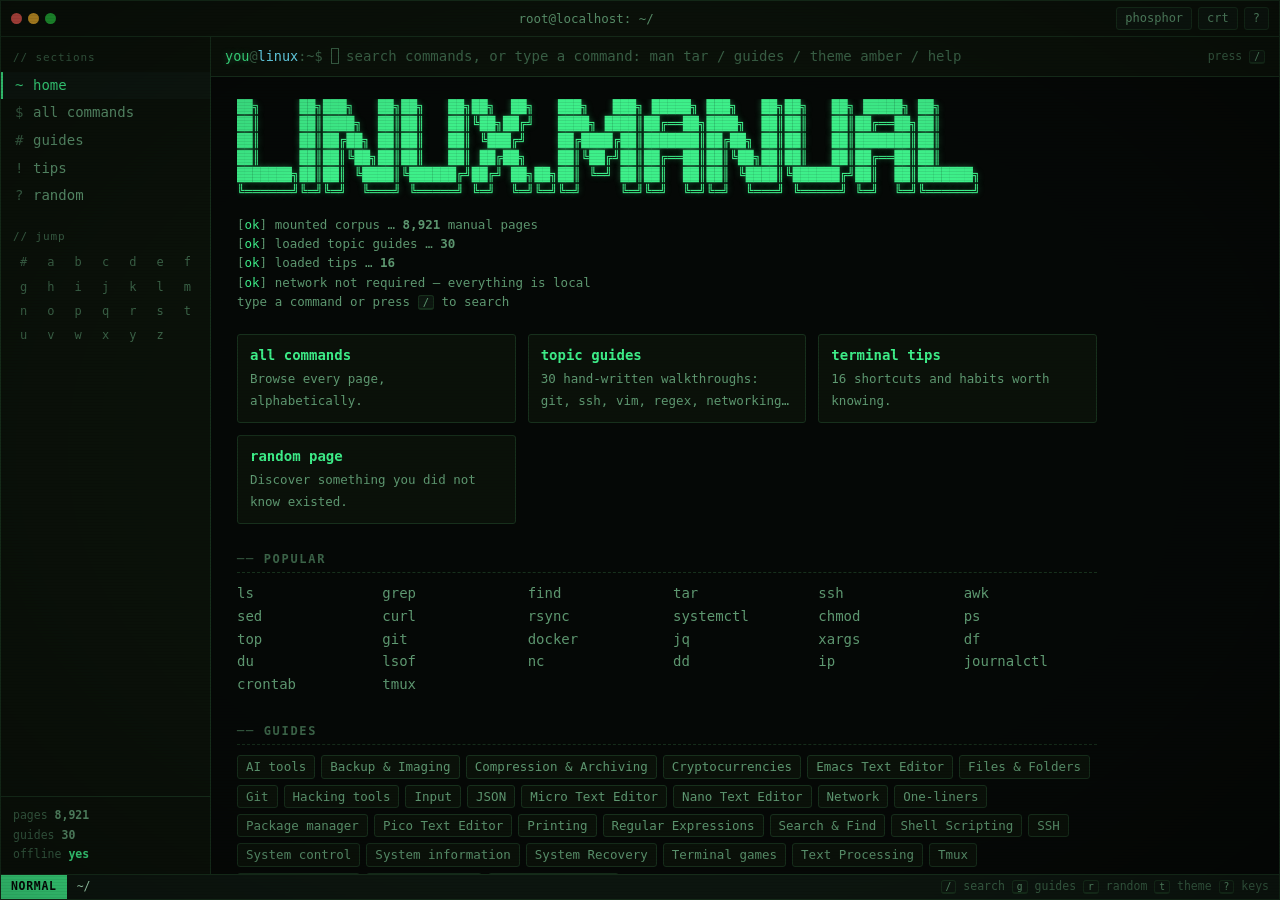
==== site/index.html @ d1e2a7cf "Rename the app to linux.manual - page title, README, source headers and the serve.py banner line - r" ====
<!doctype html>
<html lang="en" data-theme="phosphor">
<head>
<meta charset="utf-8">
<meta name="viewport" content="width=device-width, initial-scale=1">
<title>linux.manual — Linux Command Reference</title>
<meta name="description" content="An offline, terminal-styled reference for 8,900+ Linux commands.">
<link rel="icon" href="data:image/svg+xml,<svg xmlns='http://www.w3.org/2000/svg' viewBox='0 0 16 16'><rect width='16' height='16' rx='2' fill='%23050806'/><path d='M3 4l3 4-3 4' stroke='%233ef08a' stroke-width='1.6' fill='none' stroke-linecap='round' stroke-linejoin='round'/><path d='M8.5 12h4.5' stroke='%233ef08a' stroke-width='1.6' stroke-linecap='round'/></svg>">
<link rel="stylesheet" href="assets/css/style.css">
</head>
<body>

<div class="crt" aria-hidden="true"></div>

<div class="window">

  <header class="titlebar">
    <div class="dots"><i class="dot dot-r"></i><i class="dot dot-y"></i><i class="dot dot-g"></i></div>
    <div class="titlebar-title" id="titlebar-title">root@localhost: ~/reference</div>
    <div class="titlebar-tools">
      <button class="tool" id="btn-theme" title="Cycle theme (t)"><span id="theme-name">phosphor</span></button>
      <button class="tool" id="btn-crt" title="Toggle CRT effect">crt</button>
      <button class="tool" id="btn-help" title="Keyboard shortcuts (?)">?</button>
    </div>
  </header>

  <div class="body">

    <nav class="sidebar" id="sidebar">
      <div class="nav-group">
        <div class="nav-label">// sections</div>
        <a class="nav-item" href="#/" data-nav="home"><span class="glyph">~</span>home</a>
        <a class="nav-item" href="#/all" data-nav="all"><span class="glyph">$</span>all commands</a>
        <a class="nav-item" href="#/guides" data-nav="guides"><span class="glyph">#</span>guides</a>
        <a class="nav-item" href="#/tips" data-nav="tips"><span class="glyph">!</span>tips</a>
        <a class="nav-item" href="#/random" data-nav="random"><span class="glyph">?</span>random</a>
      </div>
      <div class="nav-group">
        <div class="nav-label">// jump</div>
        <div class="alpha" id="alpha"></div>
      </div>
      <div class="nav-group nav-recent" id="recent-group" hidden>
        <div class="nav-label">// recent</div>
        <div id="recent"></div>
      </div>
      <div class="nav-foot">
        <div><span class="dim">pages</span> <b id="stat-commands">—</b></div>
        <div><span class="dim">guides</span> <b id="stat-guides">—</b></div>
        <div><span class="dim">offline</span> <b class="ok">yes</b></div>
      </div>
    </nav>

    <main class="main">
      <form class="promptbar" id="promptform" autocomplete="off">
        <label class="ps1" for="prompt"><span class="ps1-user">you</span><span class="ps1-at">@</span><span class="ps1-host">linux</span><span class="ps1-path">:~$</span></label>
        <span class="prompt-wrap">
          <input id="prompt" class="prompt-input" type="text" spellcheck="false"
                 placeholder="search commands, or type a command: man tar / guides / theme amber / help"
                 aria-label="Search or run a command">
          <span class="prompt-caret" id="prompt-caret" aria-hidden="true"><span
                class="caret-measure" id="caret-measure"></span><span class="caret-block"></span></span>
        </span>
        <span class="prompt-hint" id="prompt-hint">press <kbd>/</kbd></span>
      </form>

      <div class="suggest" id="suggest" hidden></div>

      <section class="view" id="view" tabindex="-1"></section>
    </main>

  </div>

  <footer class="statusbar">
    <span class="st st-mode" id="st-mode">NORMAL</span>
    <span class="st st-path" id="st-path">~/</span>
    <span class="st st-msg" id="st-msg"></span>
    <span class="st st-spacer"></span>
    <span class="st st-keys"><kbd>/</kbd> search <kbd>g</kbd> guides <kbd>r</kbd> random <kbd>t</kbd> theme <kbd>?</kbd> keys</span>
  </footer>

</div>

<div class="modal" id="modal" hidden>
  <div class="modal-box">
    <div class="modal-head">keyboard shortcuts<button class="tool" id="modal-close">esc</button></div>
    <div class="modal-body" id="modal-body"></div>
  </div>
</div>

<script src="data/meta.js"></script>
<script src="data/index.js"></script>
<script src="data/basics.js"></script>
<script src="data/tips.js"></script>
<script src="assets/js/markdown.js"></script>
<script src="assets/js/app.js"></script>
</body>
</html>
---- site/assets/css/style.css ----
/* ==========================================================================
   linux.manual — terminal-inspired Linux command reference
   Themes are token swaps on :root[data-theme]; everything else is shared.
   ========================================================================== */

:root {
  --bg:        #050806;
  --bg-deep:   #020403;
  --panel:     #0a1109;
  --panel-2:   #0d1710;
  --line:      #17301c;
  --fg:        #b8f5cd;
  --fg-dim:    #5f9a72;
  --fg-mute:   #3c6549;
  --accent:    #3ef08a;
  --accent-2:  #7df3b3;
  --warn:      #f5c451;
  --danger:    #ff6b6b;
  --link:      #6ee7ff;
  --glow:      0 0 6px rgba(62, 240, 138, .35);
  --sel:       rgba(62, 240, 138, .22);

  --mono: ui-monospace, "SFMono-Regular", "JetBrains Mono", "Fira Code", Menlo,
          Consolas, "DejaVu Sans Mono", monospace;
  --r: 3px;
}

:root[data-theme="amber"] {
  --bg: #0a0703; --bg-deep: #050301; --panel: #120c04; --panel-2: #1a1206;
  --line: #3a2708; --fg: #ffd79a; --fg-dim: #b98a45; --fg-mute: #7c5c2e;
  --accent: #ffb000; --accent-2: #ffcf5c; --link: #ffd9a0;
  --glow: 0 0 6px rgba(255, 176, 0, .35); --sel: rgba(255, 176, 0, .2);
}

:root[data-theme="ice"] {
  --bg: #04070d; --bg-deep: #010306; --panel: #071019; --panel-2: #0a1622;
  --line: #143046; --fg: #cfe8ff; --fg-dim: #6f9dc0; --fg-mute: #4a708c;
  --accent: #58c7ff; --accent-2: #9adcff; --link: #8fe0c8;
  --glow: 0 0 6px rgba(88, 199, 255, .35); --sel: rgba(88, 199, 255, .2);
}

:root[data-theme="paper"] {
  --bg: #f4f1e8; --bg-deep: #e8e4d8; --panel: #fbf9f3; --panel-2: #f1ede2;
  --line: #d8d2c0; --fg: #23211c; --fg-dim: #6b665a; --fg-mute: #8f8a7c;
  --accent: #1f7a4d; --accent-2: #17603c; --warn: #9a6b00; --danger: #b3261e;
  --link: #1d5fa8; --glow: none; --sel: rgba(31, 122, 77, .18);
}

* { box-sizing: border-box; }

html, body {
  height: 100%;
  margin: 0;
}

body {
  background: var(--bg-deep);
  color: var(--fg);
  font-family: var(--mono);
  font-size: 14px;
  line-height: 1.55;
  overflow: hidden;
  -webkit-font-smoothing: antialiased;
}

::selection { background: var(--sel); }

a { color: var(--link); text-decoration: none; }
a:hover { text-decoration: underline; }

kbd {
  font-family: inherit;
  font-size: .84em;
  border: 1px solid var(--line);
  border-bottom-width: 2px;
  border-radius: var(--r);
  padding: 0 4px;
  color: var(--fg-dim);
  background: var(--panel-2);
}

/* ---------- CRT overlay -------------------------------------------------- */

.crt {
  position: fixed;
  inset: 0;
  pointer-events: none;
  z-index: 100;
  background:
    repeating-linear-gradient(
      to bottom,
      rgba(0, 0, 0, .16) 0px, rgba(0, 0, 0, .16) 1px,
      transparent 1px, transparent 3px);
  opacity: .55;
  mix-blend-mode: multiply;
}
.crt::after {
  content: "";
  position: absolute;
  inset: 0;
  background: radial-gradient(ellipse at center, transparent 55%, rgba(0, 0, 0, .55) 100%);
}
body.no-crt .crt { display: none; }
:root[data-theme="paper"] .crt { opacity: .25; }

/* ---------- window chrome ------------------------------------------------ */

.window {
  height: 100%;
  display: flex;
  flex-direction: column;
  background: var(--bg);
  border: 1px solid var(--line);
}

.titlebar {
  display: flex;
  align-items: center;
  gap: 12px;
  padding: 6px 10px;
  background: var(--panel);
  border-bottom: 1px solid var(--line);
  flex: none;
}

.dots { display: flex; gap: 6px; }
.dot { width: 11px; height: 11px; border-radius: 50%; display: block; opacity: .85; }
.dot-r { background: #ff5f57; }
.dot-y { background: #febc2e; }
.dot-g { background: #28c840; }

.titlebar-title {
  flex: 1;
  text-align: center;
  color: var(--fg-dim);
  font-size: 12.5px;
  white-space: nowrap;
  overflow: hidden;
  text-overflow: ellipsis;
}

.titlebar-tools { display: flex; gap: 6px; }

.tool {
  font: inherit;
  font-size: 12px;
  color: var(--fg-dim);
  background: var(--panel-2);
  border: 1px solid var(--line);
  border-radius: var(--r);
  padding: 1px 8px;
  cursor: pointer;
}
.tool:hover { color: var(--accent); border-color: var(--accent); }

/* ---------- layout ------------------------------------------------------- */

.body {
  flex: 1;
  display: flex;
  min-height: 0;
}

.sidebar {
  width: 210px;
  flex: none;
  border-right: 1px solid var(--line);
  background: var(--panel);
  padding: 12px 0 0;
  overflow-y: auto;
  display: flex;
  flex-direction: column;
  gap: 18px;
}

.nav-label {
  color: var(--fg-mute);
  font-size: 11px;
  letter-spacing: .08em;
  padding: 0 12px 6px;
}

.nav-item {
  display: flex;
  gap: 8px;
  align-items: baseline;
  padding: 3px 12px;
  color: var(--fg-dim);
  border-left: 2px solid transparent;
}
.nav-item .glyph { color: var(--fg-mute); width: 10px; }
.nav-item:hover { color: var(--fg); background: var(--panel-2); text-decoration: none; }
.nav-item.active {
  color: var(--accent);
  border-left-color: var(--accent);
  background: var(--panel-2);
}
.nav-item.active .glyph { color: var(--accent); }

.alpha {
  display: grid;
  grid-template-columns: repeat(7, 1fr);
  gap: 2px;
  padding: 0 10px;
}
.alpha a {
  text-align: center;
  color: var(--fg-mute);
  border: 1px solid transparent;
  border-radius: var(--r);
  font-size: 12px;
  line-height: 1.7;
}
.alpha a:hover { color: var(--accent); border-color: var(--line); text-decoration: none; }

.nav-recent a {
  display: block;
  padding: 2px 12px;
  color: var(--fg-dim);
  font-size: 12.5px;
  white-space: nowrap;
  overflow: hidden;
  text-overflow: ellipsis;
}
.nav-recent a:hover { color: var(--accent); background: var(--panel-2); text-decoration: none; }

.nav-foot {
  margin-top: auto;
  padding: 10px 12px;
  border-top: 1px solid var(--line);
  font-size: 11.5px;
  color: var(--fg-dim);
  display: grid;
  gap: 2px;
}
.nav-foot .dim { color: var(--fg-mute); }
.nav-foot .ok { color: var(--accent); }

.main {
  flex: 1;
  min-width: 0;
  display: flex;
  flex-direction: column;
  position: relative;
}

/* ---------- prompt ------------------------------------------------------- */

.promptbar {
  display: flex;
  align-items: center;
  gap: 8px;
  padding: 8px 14px;
  border-bottom: 1px solid var(--line);
  background: var(--panel);
  flex: none;
}

.ps1 { white-space: nowrap; font-size: 13.5px; }
.ps1-user { color: var(--accent); text-shadow: var(--glow); }
.ps1-at, .ps1-path { color: var(--fg-mute); }
.ps1-host { color: var(--link); }

/* The prompt draws its own block caret: the native one is hidden and a block
   is positioned after a hidden copy of the text up to the caret offset. The
   font is monospace and both spans inherit it, so the two stay in step. */
.prompt-wrap {
  position: relative;
  flex: 1;
  min-width: 0;
  display: block;
  overflow: hidden;
}

.prompt-input {
  display: block;
  width: 100%;
  font: inherit;
  color: var(--fg);
  background: transparent;
  border: 0;
  outline: none;
  caret-color: transparent;
}
/* Nudge the placeholder clear of the caret sitting at column 0. */
.prompt-input:placeholder-shown { text-indent: 1.6ch; }
.prompt-input::placeholder { color: var(--fg-mute); }

.prompt-caret {
  position: absolute;
  left: 0;
  top: 0;
  height: 100%;
  display: flex;
  align-items: center;
  white-space: pre;
  pointer-events: none;
}
.caret-measure { visibility: hidden; }
.caret-block {
  width: .58em;
  height: 1.15em;
  background: var(--accent);
  box-shadow: var(--glow);
  animation: blink 1.05s steps(1) infinite;
}
/* Solid while keys are actually landing, the way a real terminal behaves. */
.prompt-caret.typing .caret-block { animation: none; }
/* Hollow when the prompt does not have focus. */
.prompt-caret.blurred .caret-block {
  background: transparent;
  box-shadow: none;
  border: 1px solid var(--fg-mute);
  animation: none;
}

.prompt-hint { color: var(--fg-mute); font-size: 11.5px; white-space: nowrap; }

/* ---------- suggestions -------------------------------------------------- */

.suggest {
  position: absolute;
  top: 41px;
  left: 0;
  right: 0;
  max-height: 62vh;
  overflow-y: auto;
  background: var(--panel);
  border-bottom: 1px solid var(--line);
  box-shadow: 0 18px 30px rgba(0, 0, 0, .45);
  z-index: 30;
}

.sg-head, .sg-foot {
  padding: 4px 14px;
  color: var(--fg-mute);
  font-size: 11.5px;
  border-bottom: 1px solid var(--line);
  position: sticky;
  top: 0;
  background: var(--panel);
}
.sg-foot { border-bottom: 0; border-top: 1px solid var(--line); position: static; }

.sg-item {
  display: flex;
  align-items: baseline;
  gap: 10px;
  padding: 3px 14px;
  cursor: pointer;
  border-left: 2px solid transparent;
}
.sg-item .sg-name { color: var(--fg); min-width: 120px; }
.sg-item .sg-tag {
  color: var(--fg-dim);
  font-size: 12.5px;
  flex: 1;
  white-space: nowrap;
  overflow: hidden;
  text-overflow: ellipsis;
}
.sg-item .sg-kind { color: var(--fg-mute); font-size: 11px; }
.sg-item mark { background: none; color: var(--accent); text-shadow: var(--glow); }
.sg-item.sel { background: var(--panel-2); border-left-color: var(--accent); }
.sg-item.sel .sg-name { color: var(--accent); }

/* ---------- view --------------------------------------------------------- */

.view {
  flex: 1;
  overflow-y: auto;
  padding: 22px 26px 80px;
  outline: none;
  scroll-behavior: smooth;
}
.view-inner { max-width: 860px; min-width: 0; }

.page-head { border-bottom: 1px solid var(--line); padding-bottom: 12px; margin-bottom: 20px; }
.page-head h1 {
  margin: 0;
  font-size: 26px;
  letter-spacing: -.01em;
  color: var(--accent);
  text-shadow: var(--glow);
}
.page-head h1 .sect { color: var(--fg-mute); font-size: 16px; text-shadow: none; }
.page-head .tagline { color: var(--fg-dim); margin-top: 4px; }
.page-head .crumb { color: var(--fg-mute); font-size: 12px; margin-bottom: 8px; }

.sec { margin: 0 0 26px; min-width: 0; }
.sec > h2 {
  font-size: 12px;
  letter-spacing: .14em;
  color: var(--fg-mute);
  margin: 0 0 10px;
  padding-bottom: 4px;
  border-bottom: 1px dashed var(--line);
}
.sec > h2::before { content: "── "; }
.sec h3 { font-size: 14px; color: var(--accent-2); margin: 18px 0 6px; }
.sec p { margin: 0 0 10px; color: var(--fg); }
.sec ul { margin: 0 0 10px; padding-left: 18px; color: var(--fg); }
.sec li { margin-bottom: 2px; }
.sec strong { color: var(--accent-2); font-weight: 600; }
.sec em { color: var(--warn); font-style: normal; }

/* code */

.code {
  position: relative;
  display: flex;
  align-items: flex-start;
  gap: 8px;
  background: var(--panel);
  border: 1px solid var(--line);
  border-left: 2px solid var(--accent);
  border-radius: var(--r);
  padding: 6px 42px 6px 10px;
  margin: 0 0 8px;
  overflow-x: auto;
}
.code pre { margin: 0; font: inherit; white-space: pre; }
.code .sigil { color: var(--fg-mute); user-select: none; flex: none; }
.code .ph { color: var(--warn); }
.code a { color: var(--link); border-bottom: 1px dotted currentColor; }
.code a:hover { text-decoration: none; color: var(--accent); }
.code .copy {
  position: absolute;
  top: 4px;
  right: 4px;
  font: inherit;
  font-size: 11px;
  color: var(--fg-mute);
  background: var(--panel-2);
  border: 1px solid var(--line);
  border-radius: var(--r);
  padding: 0 6px;
  cursor: pointer;
  opacity: 0;
  transition: opacity .12s;
}
.code:hover .copy, .code .copy:focus { opacity: 1; }
.code .copy.done { color: var(--accent); border-color: var(--accent); opacity: 1; }

code.inline {
  background: var(--panel-2);
  border: 1px solid var(--line);
  border-radius: var(--r);
  padding: 0 4px;
  color: var(--accent-2);
}

/* tldr examples */

/* min-width:0 everywhere a code block sits inside a grid/flex item: without it
   the default min-width:auto lets long commands stretch the page instead of
   scrolling inside their own box. */
.tldr { display: grid; gap: 14px; grid-template-columns: minmax(0, 1fr); }
.tldr-item { min-width: 0; }
.tldr-item .tldr-desc { color: var(--fg-dim); margin-bottom: 4px; }
.tldr-item .tldr-desc::before { content: "# "; color: var(--fg-mute); }

/* parameters */

.params { display: grid; gap: 10px; grid-template-columns: minmax(0, 1fr); }
.param { display: grid; grid-template-columns: minmax(150px, 26%) minmax(0, 1fr); gap: 14px; }
.param-term { color: var(--accent-2); }
.param-term .flag { color: var(--accent); }
.param-term .arg { color: var(--warn); }
.param-desc { color: var(--fg-dim); }
@media (max-width: 720px) {
  .param { grid-template-columns: 1fr; gap: 2px; }
}

/* install */

.install { display: grid; gap: 6px; grid-template-columns: minmax(0, 1fr); }
.pm-row { display: flex; align-items: center; gap: 10px; }
.pm-tag {
  flex: none;
  width: 72px;
  color: var(--warn);
  font-size: 12px;
  text-align: right;
}
.pm-row .code { flex: 1; min-width: 0; margin: 0; }

/* tables */

.table-wrap {
  overflow-x: auto;
  margin: 0 0 14px;
  border: 1px solid var(--line);
  border-radius: var(--r);
  background: var(--panel);
}

.md-table {
  border-collapse: collapse;
  width: 100%;
  font-size: 13px;
}

.md-table th,
.md-table td {
  padding: 5px 12px;
  text-align: left;
  vertical-align: top;
  border-bottom: 1px solid var(--line);
}

.md-table th {
  color: var(--fg-mute);
  font-weight: 400;
  font-size: 11px;
  letter-spacing: .12em;
  text-transform: uppercase;
  white-space: nowrap;
  background: var(--panel-2);
  border-bottom: 1px solid var(--fg-mute);
}

.md-table tbody tr:last-child td { border-bottom: 0; }
.md-table tbody tr:hover { background: var(--panel-2); }

/* The left column is the key/flag/shortcut in every table in the corpus. */
.md-table td:first-child { color: var(--accent-2); white-space: nowrap; }
.md-table td:first-child strong { color: var(--accent); }
.md-table td { color: var(--fg-dim); }
.md-table td strong { color: var(--accent-2); }
.md-table code.inline { white-space: nowrap; }

/* chips */

.chips { display: flex; flex-wrap: wrap; gap: 6px; }
.chip {
  border: 1px solid var(--line);
  border-radius: var(--r);
  padding: 1px 8px;
  color: var(--fg-dim);
  background: var(--panel);
  font-size: 12.5px;
}
.chip:hover { color: var(--accent); border-color: var(--accent); text-decoration: none; }
.chip .num { color: var(--fg-mute); }

/* ---------- home --------------------------------------------------------- */

.banner {
  color: var(--accent);
  text-shadow: var(--glow);
  font-size: 13px;
  line-height: 1.3;
  margin: 0 0 14px;
  white-space: pre;
  overflow-x: auto;
}
@media (max-width: 620px) { .banner { font-size: 9px; } }
.boot { color: var(--fg-dim); margin-bottom: 22px; font-size: 12.5px; }
.boot .ok { color: var(--accent); }
.boot .line { display: block; white-space: pre-wrap; }

.cards {
  display: grid;
  grid-template-columns: repeat(auto-fill, minmax(240px, 1fr));
  gap: 12px;
  margin-bottom: 26px;
}
.card {
  display: block;
  border: 1px solid var(--line);
  background: var(--panel);
  border-radius: var(--r);
  padding: 10px 12px;
  color: var(--fg-dim);
}
.card:hover { border-color: var(--accent); text-decoration: none; }
.card b { display: block; color: var(--accent); margin-bottom: 2px; }
.card span { font-size: 12.5px; }

.cmdgrid {
  display: grid;
  grid-template-columns: repeat(auto-fill, minmax(130px, 1fr));
  gap: 1px 12px;
}
.cmdgrid a { color: var(--fg-dim); white-space: nowrap; overflow: hidden; text-overflow: ellipsis; }
.cmdgrid a:hover { color: var(--accent); text-decoration: none; }

.listing { display: grid; gap: 1px; }
.listing a {
  display: flex;
  gap: 14px;
  align-items: baseline;
  padding: 2px 6px;
  border-left: 2px solid transparent;
  color: var(--fg-dim);
}
.listing a:hover { background: var(--panel-2); border-left-color: var(--accent); text-decoration: none; }
.listing .ln { color: var(--fg); min-width: 150px; }
.listing a:hover .ln { color: var(--accent); }
.listing .lt {
  flex: 1;
  font-size: 12.5px;
  white-space: nowrap;
  overflow: hidden;
  text-overflow: ellipsis;
}

.toc { display: flex; flex-wrap: wrap; gap: 4px 10px; margin-bottom: 18px; }
.toc a { color: var(--fg-dim); font-size: 12.5px; }
.toc a::before { content: "› "; color: var(--fg-mute); }

.cursor {
  display: inline-block;
  width: .6em;
  height: 1em;
  background: var(--accent);
  vertical-align: text-bottom;
  animation: blink 1.05s steps(1) infinite;
}
@keyframes blink { 50% { opacity: 0; } }

.empty { color: var(--fg-dim); }
.empty b { color: var(--danger); }

/* ---------- status bar --------------------------------------------------- */

.statusbar {
  flex: none;
  display: flex;
  align-items: center;
  gap: 0;
  background: var(--panel-2);
  border-top: 1px solid var(--line);
  font-size: 11.5px;
  color: var(--fg-dim);
}
.st { padding: 3px 10px; }
.st-mode { background: var(--accent); color: var(--bg); font-weight: 700; letter-spacing: .06em; }
.st-path { color: var(--fg); }
.st-msg { color: var(--warn); }
.st-spacer { flex: 1; }
.st-keys { color: var(--fg-mute); }
@media (max-width: 900px) { .st-keys { display: none; } }

/* ---------- modal -------------------------------------------------------- */

.modal {
  position: fixed;
  inset: 0;
  z-index: 60;
  background: rgba(0, 0, 0, .6);
  display: flex;
  align-items: center;
  justify-content: center;
  padding: 20px;
}
.modal[hidden] { display: none; }
.modal-box {
  width: min(620px, 100%);
  max-height: 80vh;
  overflow-y: auto;
  background: var(--panel);
  border: 1px solid var(--accent);
  border-radius: var(--r);
  box-shadow: 0 20px 60px rgba(0, 0, 0, .6);
}
.modal-head {
  display: flex;
  justify-content: space-between;
  align-items: center;
  padding: 8px 12px;
  border-bottom: 1px solid var(--line);
  color: var(--accent);
  letter-spacing: .1em;
  font-size: 12px;
}
.modal-body { padding: 12px 14px; }
.modal-body dl { display: grid; grid-template-columns: 120px 1fr; gap: 4px 12px; margin: 0 0 14px; }
.modal-body dt { color: var(--accent-2); }
.modal-body dd { margin: 0; color: var(--fg-dim); }
.modal-body h4 { margin: 0 0 8px; color: var(--fg-mute); font-size: 11px; letter-spacing: .12em; }

/* ---------- responsive --------------------------------------------------- */

@media (max-width: 760px) {
  .sidebar { display: none; }
  .view { padding: 16px 14px 60px; }
  .prompt-hint { display: none; }
  .titlebar-title { display: none; }
}

/* scrollbars */
* { scrollbar-width: thin; scrollbar-color: var(--line) transparent; }
*::-webkit-scrollbar { width: 10px; height: 10px; }
*::-webkit-scrollbar-thumb { background: var(--line); border-radius: 6px; }
*::-webkit-scrollbar-track { background: transparent; }
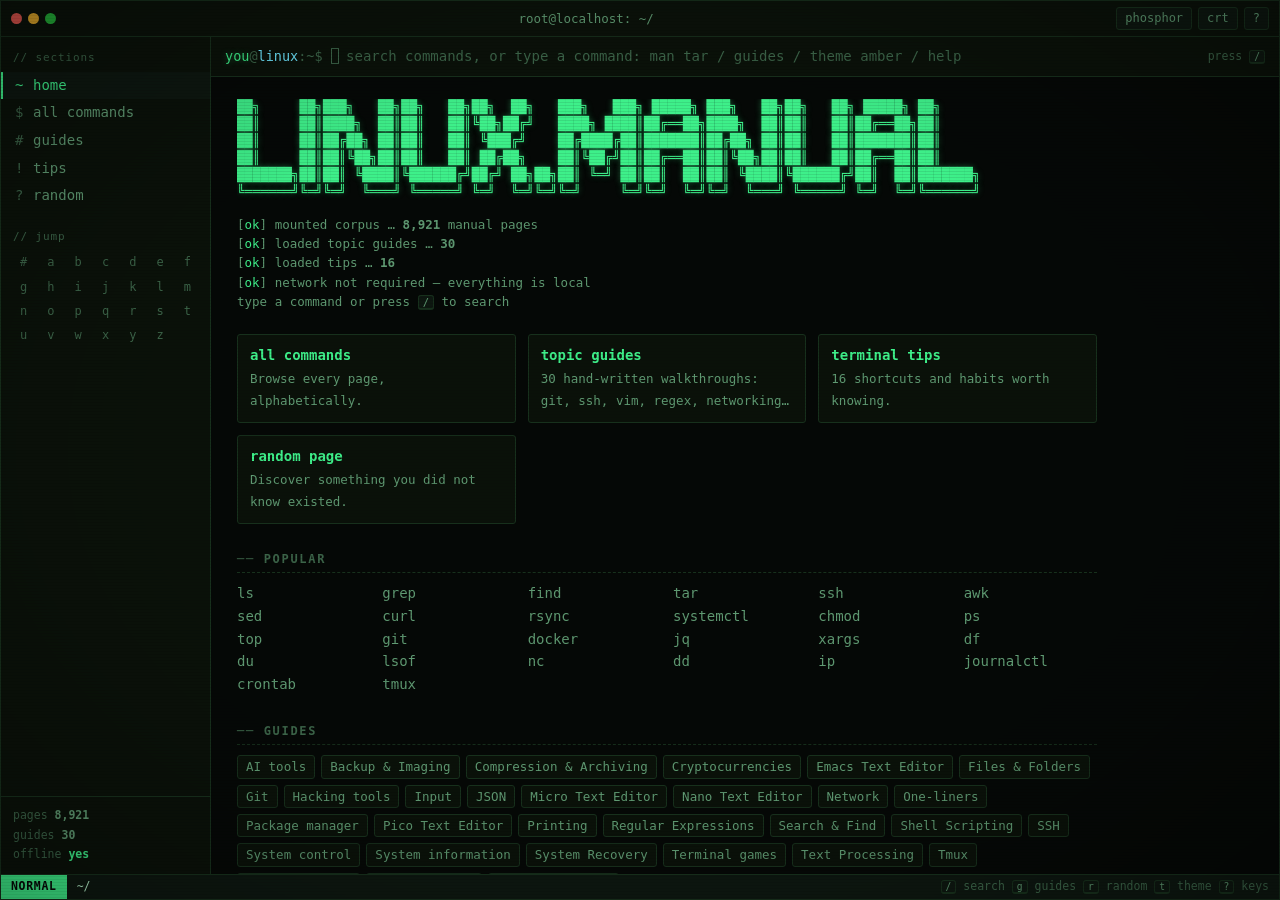
==== commit b8166213: "Enhance SEO with Open Graph and Twitter metadata Added Open Graph and Twitter meta tags for better s" ====
--- a/site/index.html
+++ b/site/index.html
@@ -5,6 +5,49 @@
 <meta name="viewport" content="width=device-width, initial-scale=1">
 <title>linux.manual — Linux Command Reference</title>
 <meta name="description" content="An offline, terminal-styled reference for 8,900+ Linux commands.">
+<!-- Open Graph -->
+<meta property="og:type" content="website" />
+<meta property="og:url" content="https://linuxmanual.vercel.app/" />
+<meta property="og:title" content="linux.manual — Linux Command Reference" />
+<meta
+  property="og:description"
+  content="A fast, terminal-inspired Linux command reference. Search commands, explore guides, and learn Linux from the command line."
+/>
+<meta property="og:site_name" content="linux.manual" />
+<meta property="og:locale" content="en_US" />
+
+<!-- Open Graph Image -->
+<meta
+  property="og:image"
+  content="https://github.com/ayazmirza54/linux.manual/blob/claude/linux-commands-reference-site-55kvnt/192shots_so.png"
+/>
+<meta
+  property="og:image:secure_url"
+  content="https://github.com/ayazmirza54/linux.manual/blob/claude/linux-commands-reference-site-55kvnt/192shots_so.png"
+/>
+<meta property="og:image:type" content="image/png" />
+<meta property="og:image:width" content="1200" />
+<meta property="og:image:height" content="630" />
+<meta
+  property="og:image:alt"
+  content="linux.manual — Linux Command Reference"
+/>
+
+<!-- Twitter / X -->
+<meta name="twitter:card" content="summary_large_image" />
+<meta name="twitter:title" content="linux.manual — Linux Command Reference" />
+<meta
+  name="twitter:description"
+  content="A fast, terminal-inspired Linux command reference. Search commands, explore guides, and learn Linux from the command line."
+/>
+<meta
+  name="twitter:image"
+  content="https://github.com/ayazmirza54/linux.manual/blob/claude/linux-commands-reference-site-55kvnt/192shots_so.png"
+/>
+<meta
+  name="twitter:image:alt"
+  content="linux.manual — Linux Command Reference"
+/>
 <link rel="icon" href="data:image/svg+xml,<svg xmlns='http://www.w3.org/2000/svg' viewBox='0 0 16 16'><rect width='16' height='16' rx='2' fill='%23050806'/><path d='M3 4l3 4-3 4' stroke='%233ef08a' stroke-width='1.6' fill='none' stroke-linecap='round' stroke-linejoin='round'/><path d='M8.5 12h4.5' stroke='%233ef08a' stroke-width='1.6' stroke-linecap='round'/></svg>">
 <link rel="stylesheet" href="assets/css/style.css">
 </head>
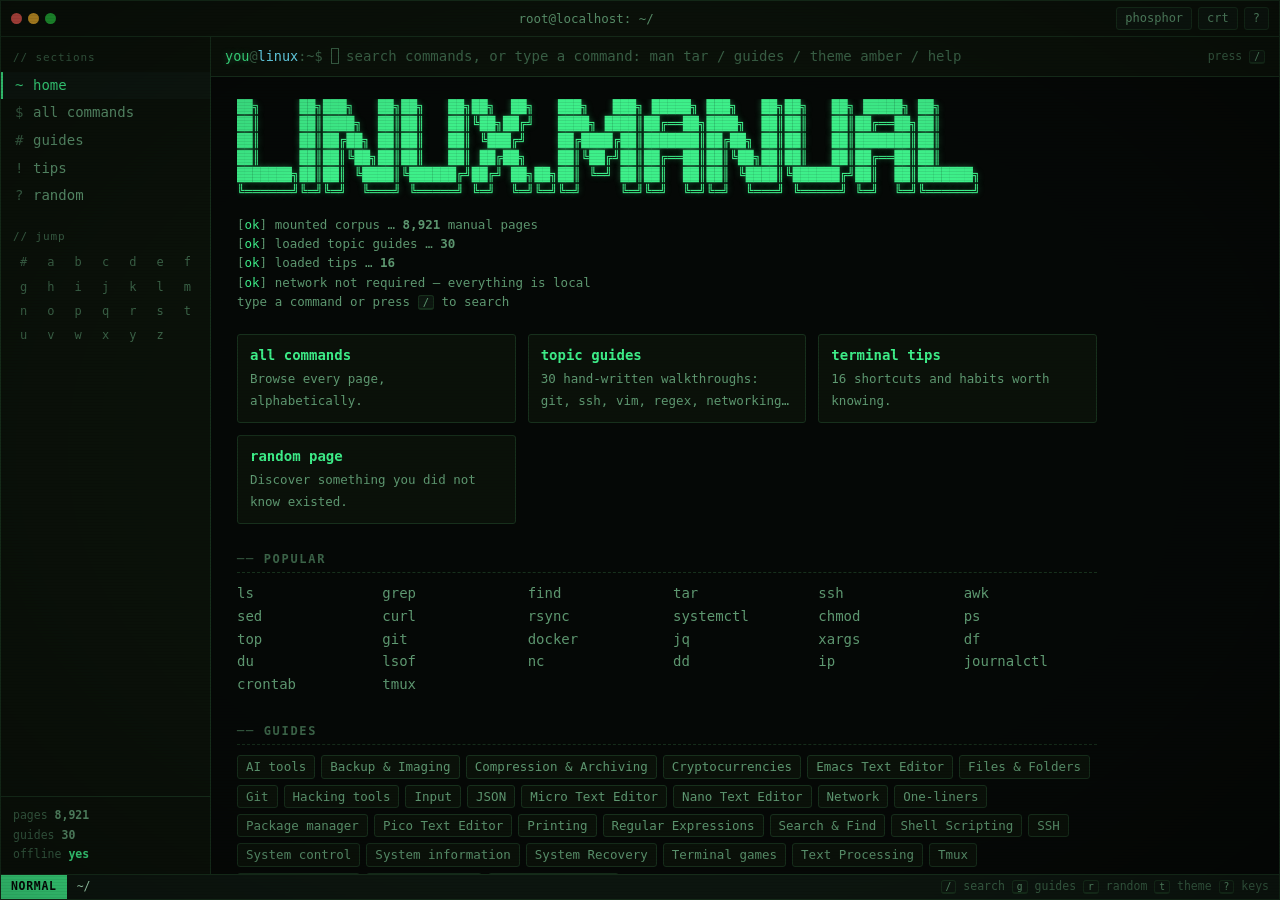
==== commit 42489144: "Fix image URLs for Open Graph and Twitter Updated Open Graph and Twitter image URLs to include '?raw" ====
--- a/site/index.html
+++ b/site/index.html
@@ -19,11 +19,11 @@
 <!-- Open Graph Image -->
 <meta
   property="og:image"
-  content="https://github.com/ayazmirza54/linux.manual/blob/claude/linux-commands-reference-site-55kvnt/192shots_so.png"
+  content="https://github.com/ayazmirza54/linux.manual/blob/claude/linux-commands-reference-site-55kvnt/192shots_so.png?raw=true"
 />
 <meta
   property="og:image:secure_url"
-  content="https://github.com/ayazmirza54/linux.manual/blob/claude/linux-commands-reference-site-55kvnt/192shots_so.png"
+  content="https://github.com/ayazmirza54/linux.manual/blob/claude/linux-commands-reference-site-55kvnt/192shots_so.png?raw=true"
 />
 <meta property="og:image:type" content="image/png" />
 <meta property="og:image:width" content="1200" />
@@ -42,7 +42,7 @@
 />
 <meta
   name="twitter:image"
-  content="https://github.com/ayazmirza54/linux.manual/blob/claude/linux-commands-reference-site-55kvnt/192shots_so.png"
+  content="https://github.com/ayazmirza54/linux.manual/blob/claude/linux-commands-reference-site-55kvnt/192shots_so.png?raw=true"
 />
 <meta
   name="twitter:image:alt"
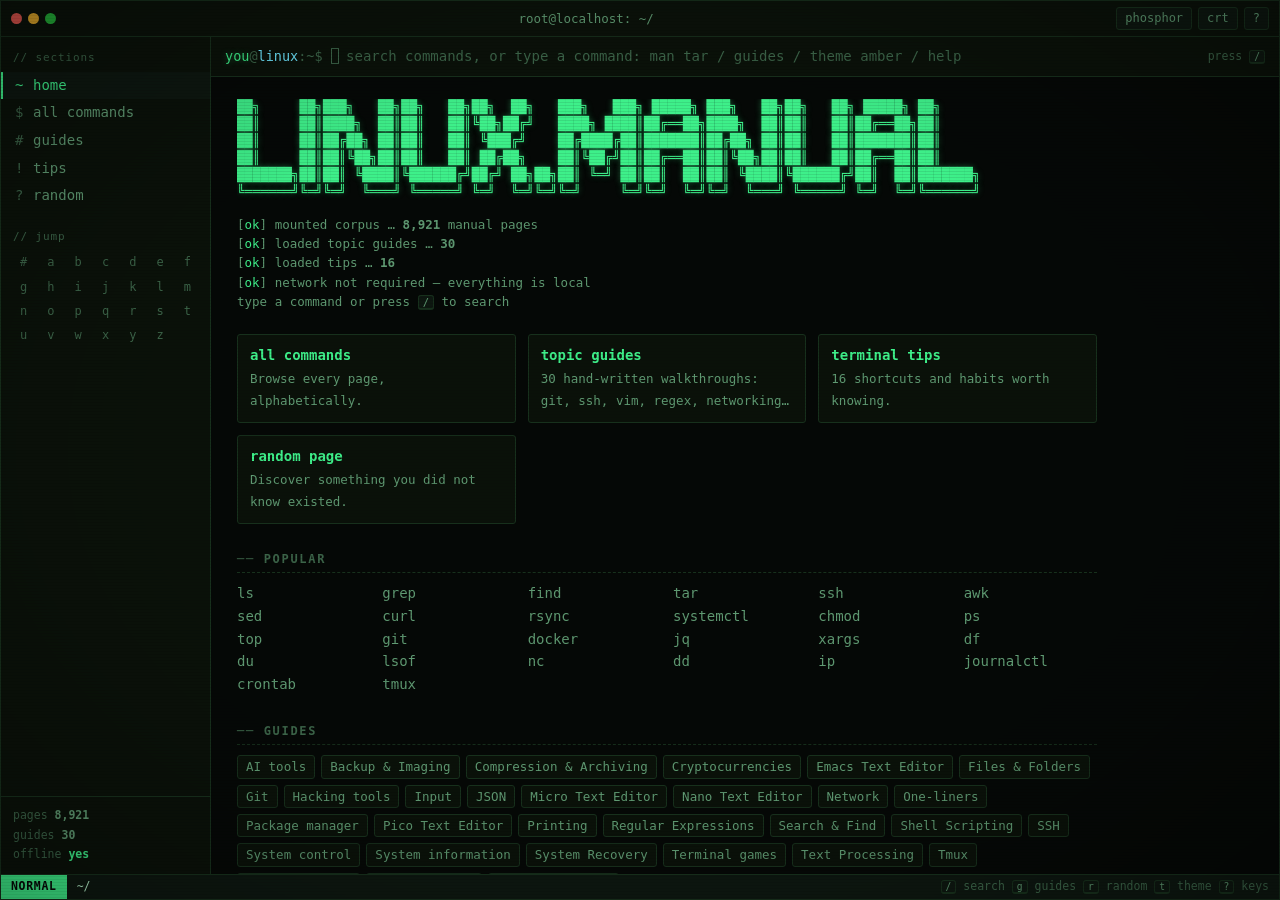
==== commit 9050f610: "Enhance SEO and social sharing meta tags Updated Open Graph and Twitter meta tags for improved SEO a" ====
--- a/site/index.html
+++ b/site/index.html
@@ -1,55 +1,77 @@
 <!doctype html>
 <html lang="en" data-theme="phosphor">
 <head>
-<meta charset="utf-8">
-<meta name="viewport" content="width=device-width, initial-scale=1">
-<title>linux.manual — Linux Command Reference</title>
-<meta name="description" content="An offline, terminal-styled reference for 8,900+ Linux commands.">
-<!-- Open Graph -->
-<meta property="og:type" content="website" />
-<meta property="og:url" content="https://linuxmanual.vercel.app/" />
-<meta property="og:title" content="linux.manual — Linux Command Reference" />
-<meta
-  property="og:description"
-  content="A fast, terminal-inspired Linux command reference. Search commands, explore guides, and learn Linux from the command line."
-/>
-<meta property="og:site_name" content="linux.manual" />
-<meta property="og:locale" content="en_US" />
+  <meta charset="utf-8">
+  <meta name="viewport" content="width=device-width, initial-scale=1">
 
-<!-- Open Graph Image -->
-<meta
-  property="og:image"
-  content="https://github.com/ayazmirza54/linux.manual/blob/claude/linux-commands-reference-site-55kvnt/192shots_so.png?raw=true"
-/>
-<meta
-  property="og:image:secure_url"
-  content="https://github.com/ayazmirza54/linux.manual/blob/claude/linux-commands-reference-site-55kvnt/192shots_so.png?raw=true"
-/>
-<meta property="og:image:type" content="image/png" />
-<meta property="og:image:width" content="1200" />
-<meta property="og:image:height" content="630" />
-<meta
-  property="og:image:alt"
-  content="linux.manual — Linux Command Reference"
-/>
+  <!-- Primary SEO -->
+  <title>linux.manual — Linux Command Reference</title>
+  <meta
+    name="description"
+    content="An offline, terminal-styled reference for 8,900+ Linux commands."
+  >
+  <meta name="robots" content="index, follow">
+  <link rel="canonical" href="https://linuxmanual.vercel.app/">
 
-<!-- Twitter / X -->
-<meta name="twitter:card" content="summary_large_image" />
-<meta name="twitter:title" content="linux.manual — Linux Command Reference" />
-<meta
-  name="twitter:description"
-  content="A fast, terminal-inspired Linux command reference. Search commands, explore guides, and learn Linux from the command line."
-/>
-<meta
-  name="twitter:image"
-  content="https://github.com/ayazmirza54/linux.manual/blob/claude/linux-commands-reference-site-55kvnt/192shots_so.png?raw=true"
-/>
-<meta
-  name="twitter:image:alt"
-  content="linux.manual — Linux Command Reference"
-/>
-<link rel="icon" href="data:image/svg+xml,<svg xmlns='http://www.w3.org/2000/svg' viewBox='0 0 16 16'><rect width='16' height='16' rx='2' fill='%23050806'/><path d='M3 4l3 4-3 4' stroke='%233ef08a' stroke-width='1.6' fill='none' stroke-linecap='round' stroke-linejoin='round'/><path d='M8.5 12h4.5' stroke='%233ef08a' stroke-width='1.6' stroke-linecap='round'/></svg>">
-<link rel="stylesheet" href="assets/css/style.css">
+  <!-- Theme -->
+  <meta name="theme-color" content="#050806">
+  <meta name="color-scheme" content="dark">
+
+  <!-- Open Graph -->
+  <meta property="og:type" content="website">
+  <meta property="og:url" content="https://linuxmanual.vercel.app/">
+  <meta property="og:title" content="linux.manual — Linux Command Reference">
+  <meta
+    property="og:description"
+    content="An offline, terminal-styled reference for 8,900+ Linux commands."
+  >
+  <meta property="og:site_name" content="linux.manual">
+  <meta property="og:locale" content="en_US">
+
+  <!-- Open Graph Image -->
+  <meta
+    property="og:image"
+    content="https://linuxmanual.vercel.app/assets/images/og-image.png"
+  >
+  <meta
+    property="og:image:secure_url"
+    content="https://linuxmanual.vercel.app/assets/images/og-image.png"
+  >
+  <meta property="og:image:type" content="image/png">
+  <meta property="og:image:width" content="1200">
+  <meta property="og:image:height" content="630">
+  <meta
+    property="og:image:alt"
+    content="linux.manual — Linux Command Reference"
+  >
+
+  <!-- Twitter / X -->
+  <meta name="twitter:card" content="summary_large_image">
+  <meta
+    name="twitter:title"
+    content="linux.manual — Linux Command Reference"
+  >
+  <meta
+    name="twitter:description"
+    content="An offline, terminal-styled reference for 8,900+ Linux commands."
+  >
+  <meta
+    name="twitter:image"
+    content="https://linuxmanual.vercel.app/assets/images/og-image.png"
+  >
+  <meta
+    name="twitter:image:alt"
+    content="linux.manual — Linux Command Reference"
+  >
+
+  <!-- Favicon -->
+  <link
+    rel="icon"
+    href="data:image/svg+xml,<svg xmlns='http://www.w3.org/2000/svg' viewBox='0 0 16 16'><rect width='16' height='16' rx='2' fill='%23050806'/><path d='M3 4l3 4-3 4' stroke='%233ef08a' stroke-width='1.6' fill='none' stroke-linecap='round' stroke-linejoin='round'/><path d='M8.5 12h4.5' stroke='%233ef08a' stroke-width='1.6' fill='none' stroke-linecap='round'/></svg>"
+  >
+
+  <!-- Stylesheet -->
+  <link rel="stylesheet" href="assets/css/style.css">
 </head>
 <body>
 
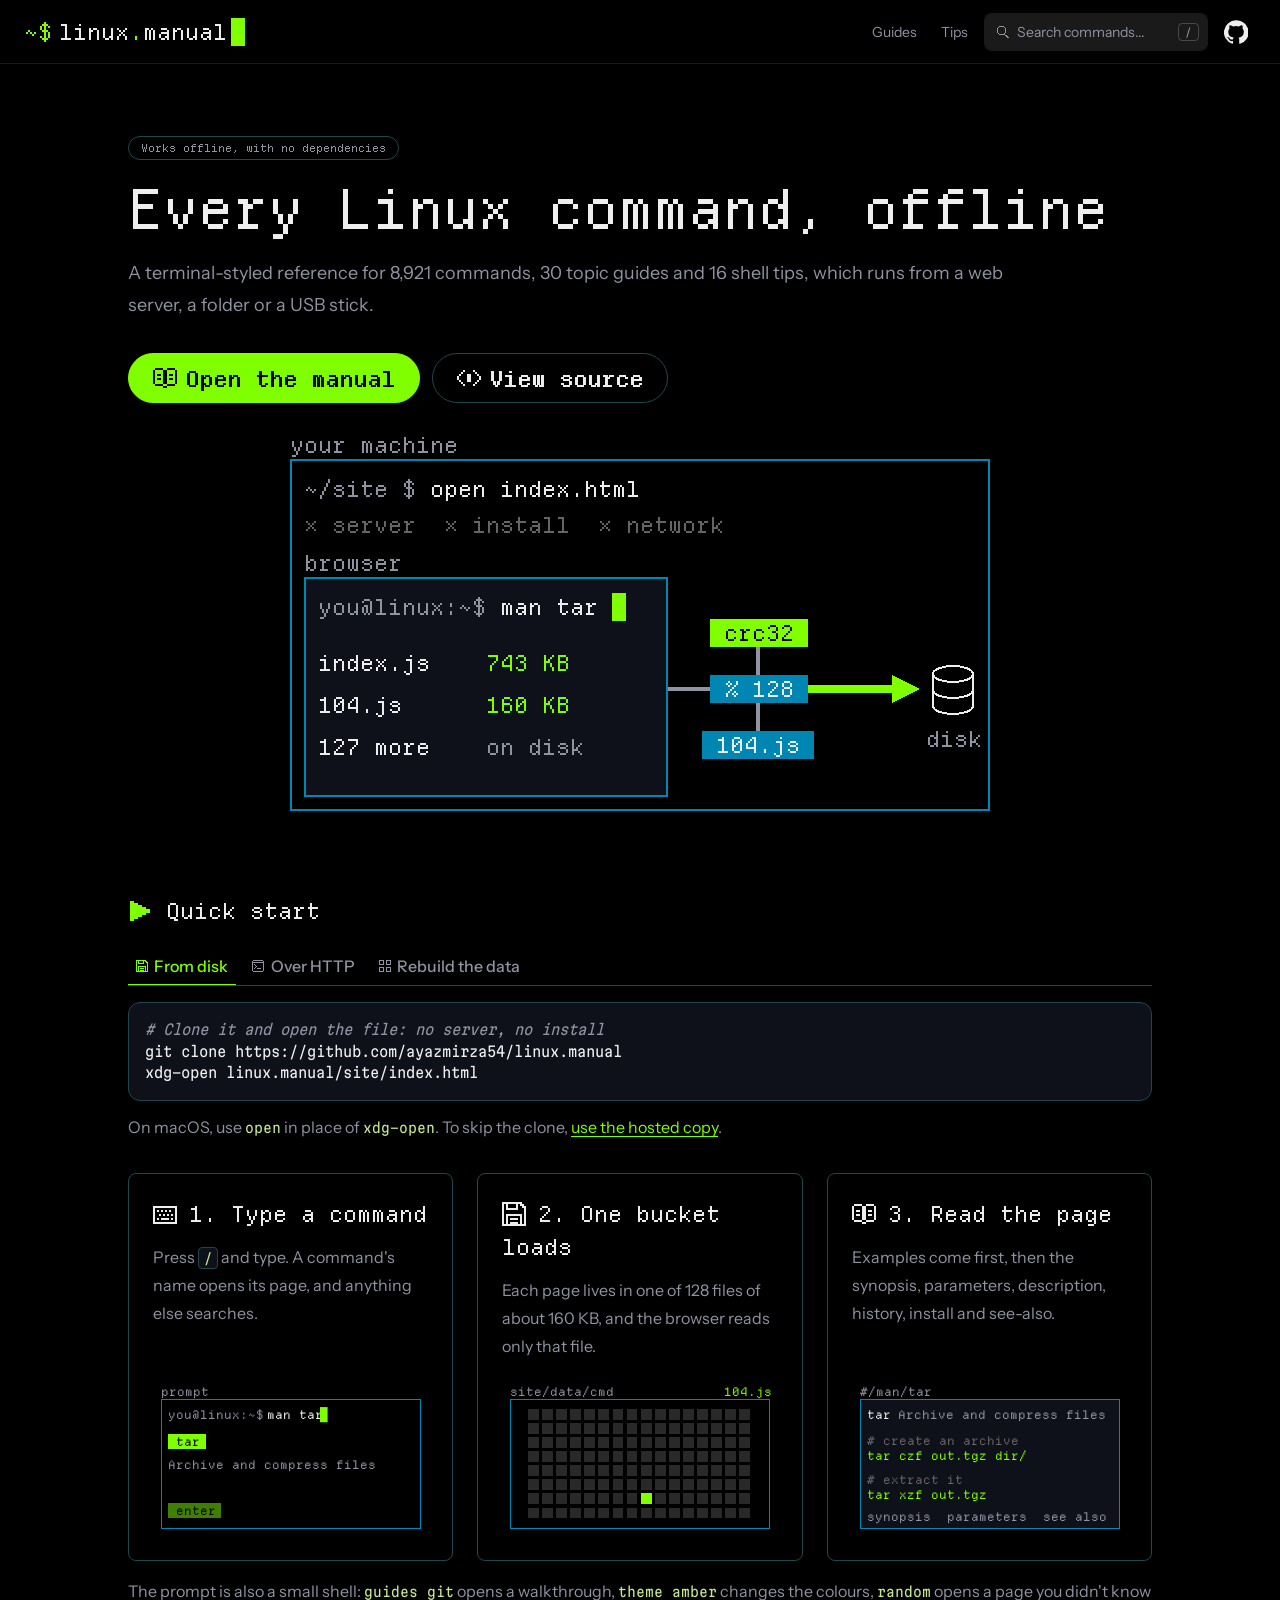
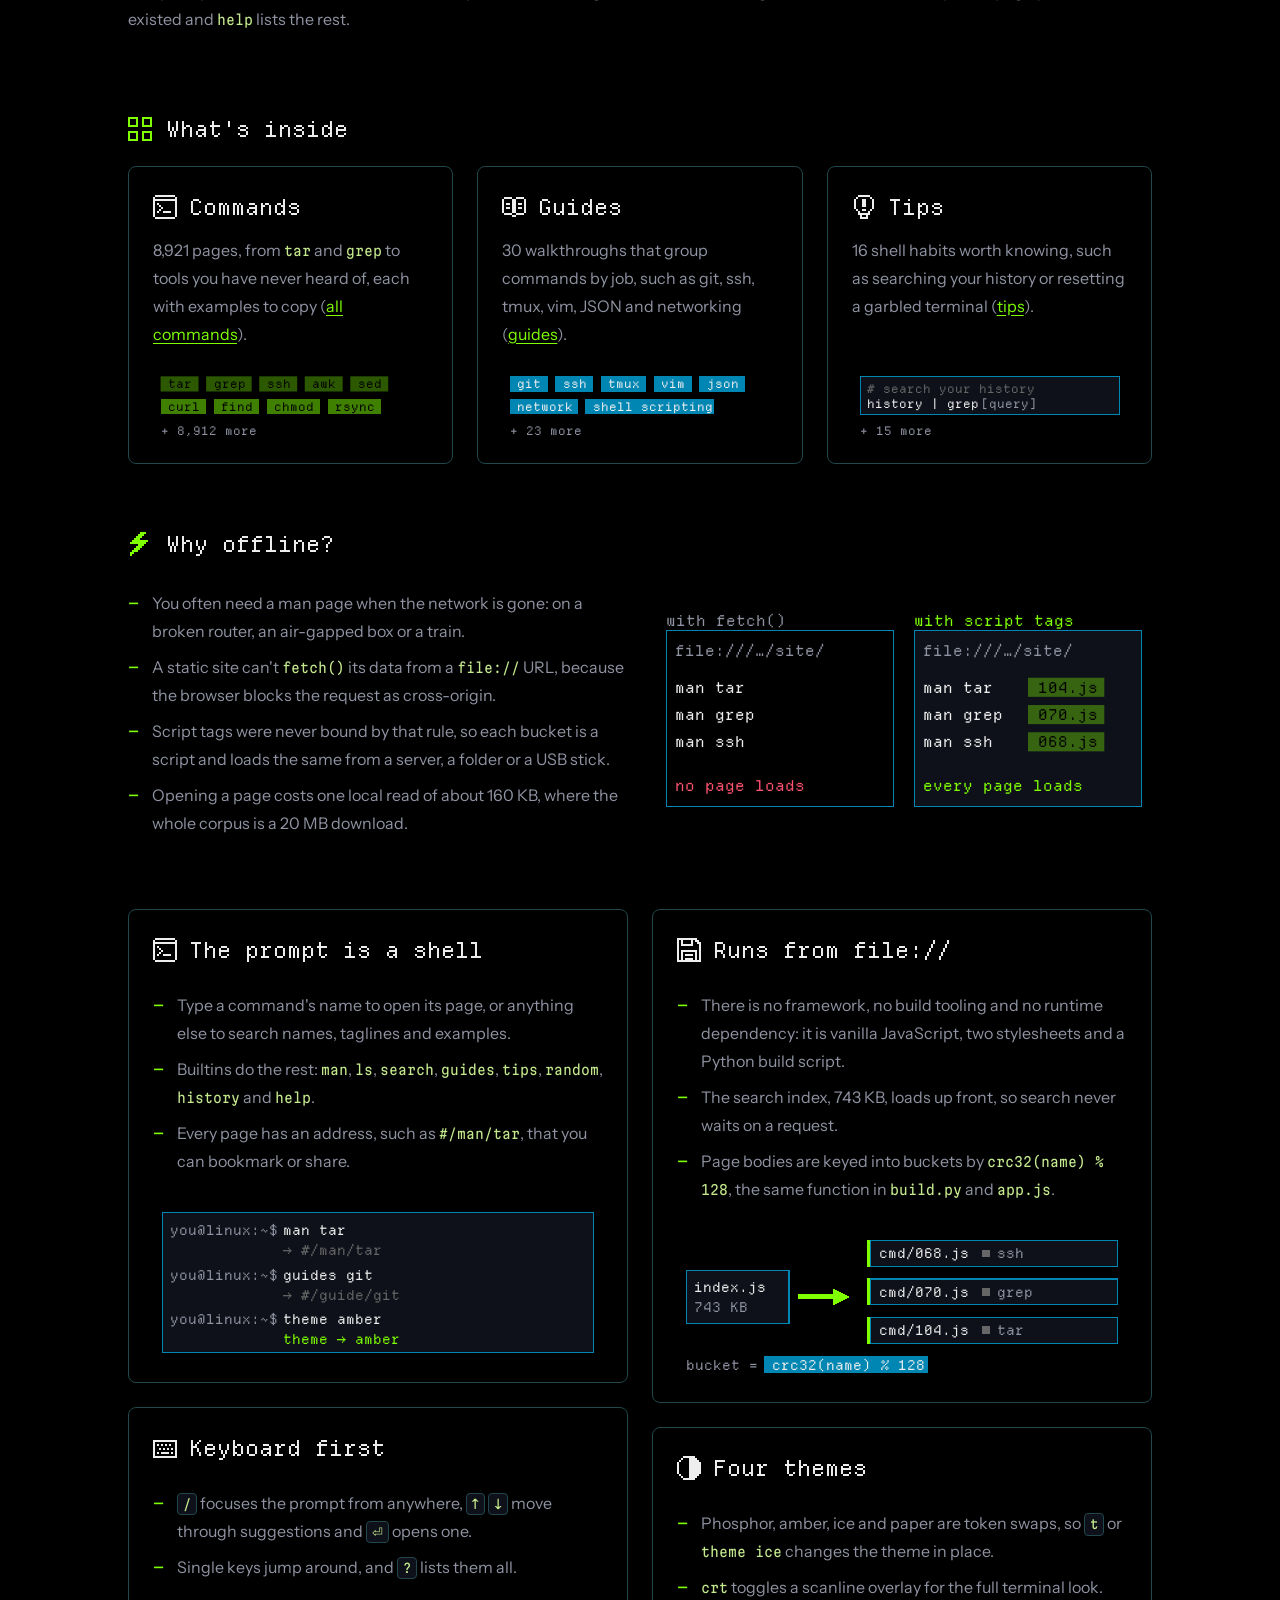
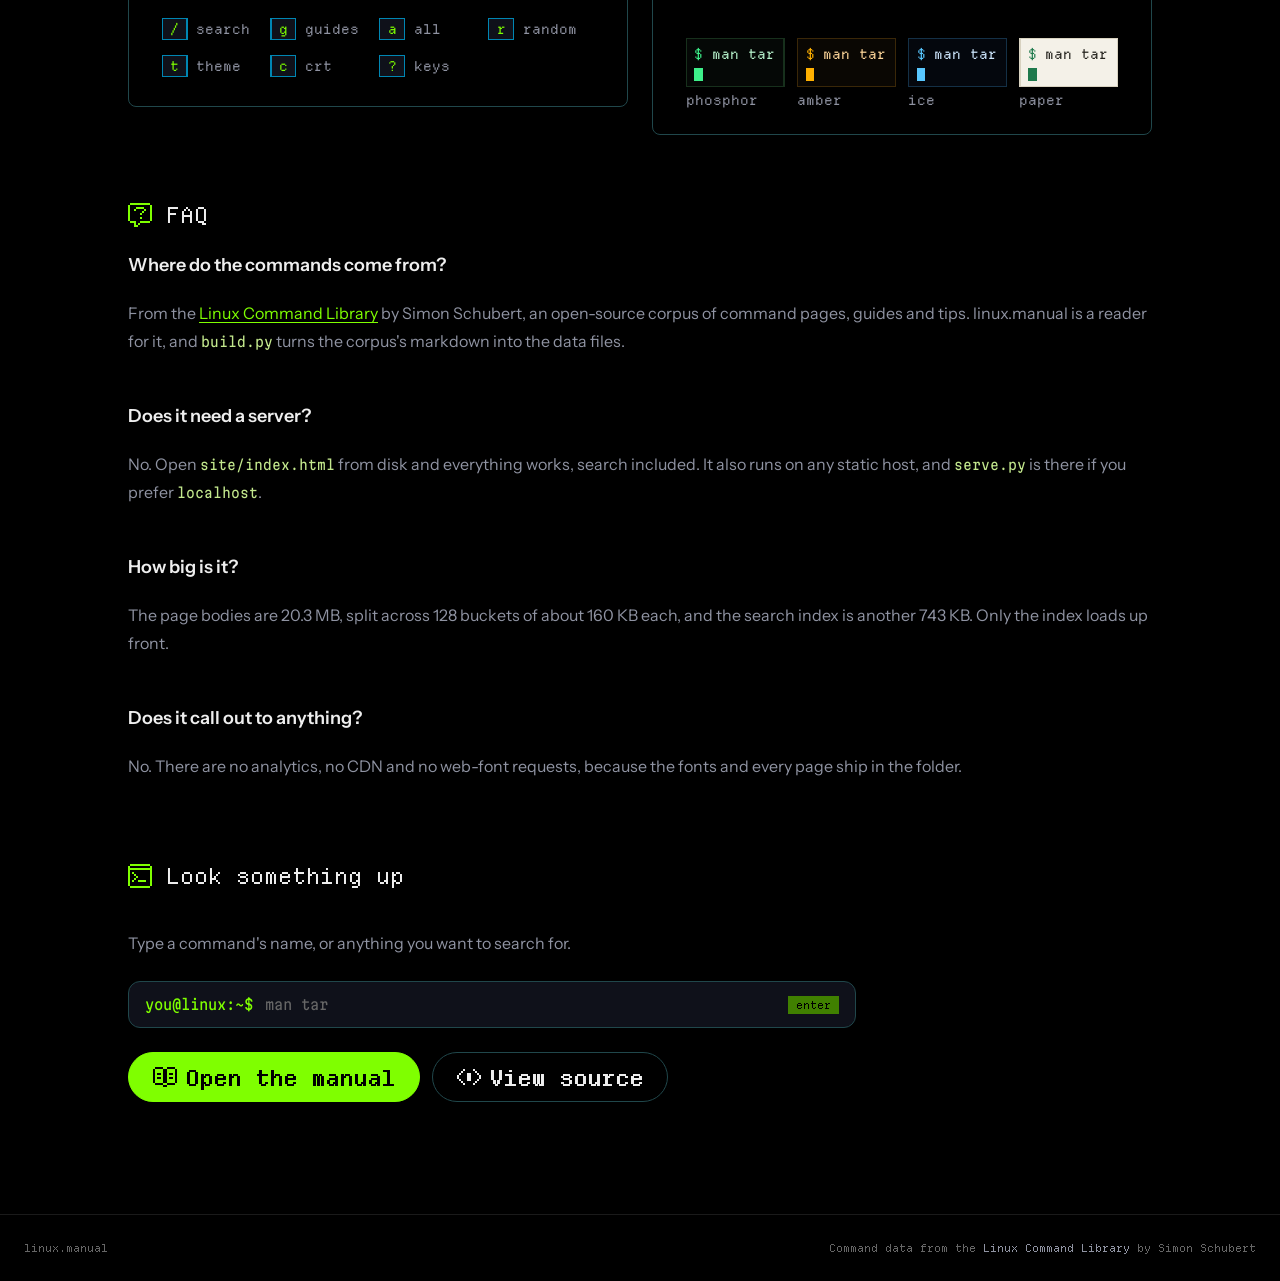
==== commit e196953b: "Add a landing page in front of the reference app The landing page is now site/index.html and the ref" ====
--- a/site/index.html
+++ b/site/index.html
@@ -1,162 +1,295 @@
 <!doctype html>
-<html lang="en" data-theme="phosphor">
+<html lang="en">
 <head>
   <meta charset="utf-8">
   <meta name="viewport" content="width=device-width, initial-scale=1">
 
-  <!-- Primary SEO -->
-  <title>linux.manual — Linux Command Reference</title>
-  <meta
-    name="description"
-    content="An offline, terminal-styled reference for 8,900+ Linux commands."
-  >
+  <!-- Links made before the landing page existed point at the app's routes here. -->
+  <script>if (/^#\/./.test(location.hash)) location.replace('app.html' + location.hash);</script>
+
+  <title>linux.manual — every Linux command, offline</title>
+  <meta name="description" content="Every Linux command, offline: a terminal-styled reference for 8,921 commands, 30 topic guides and 16 shell tips that runs from a web server, a folder or a USB stick.">
   <meta name="robots" content="index, follow">
   <link rel="canonical" href="https://linuxmanual.vercel.app/">
 
-  <!-- Theme -->
-  <meta name="theme-color" content="#050806">
+  <meta name="theme-color" content="#000000">
   <meta name="color-scheme" content="dark">
 
-  <!-- Open Graph -->
   <meta property="og:type" content="website">
   <meta property="og:url" content="https://linuxmanual.vercel.app/">
-  <meta property="og:title" content="linux.manual — Linux Command Reference">
-  <meta
-    property="og:description"
-    content="An offline, terminal-styled reference for 8,900+ Linux commands."
-  >
+  <meta property="og:title" content="linux.manual — every Linux command, offline">
+  <meta property="og:description" content="Every Linux command, offline: a terminal-styled reference for 8,921 commands, 30 topic guides and 16 shell tips that runs from a web server, a folder or a USB stick.">
   <meta property="og:site_name" content="linux.manual">
   <meta property="og:locale" content="en_US">
-
-  <!-- Open Graph Image -->
-  <meta
-    property="og:image"
-    content="https://linuxmanual.vercel.app/assets/images/og-image.png"
-  >
-  <meta
-    property="og:image:secure_url"
-    content="https://linuxmanual.vercel.app/assets/images/og-image.png"
-  >
+  <meta property="og:image" content="https://linuxmanual.vercel.app/assets/og-image.png">
+  <meta property="og:image:secure_url" content="https://linuxmanual.vercel.app/assets/og-image.png">
   <meta property="og:image:type" content="image/png">
   <meta property="og:image:width" content="1200">
   <meta property="og:image:height" content="630">
-  <meta
-    property="og:image:alt"
-    content="linux.manual — Linux Command Reference"
-  >
-
-  <!-- Twitter / X -->
+  <meta property="og:image:alt" content="linux.manual — Linux Command Reference">
+
   <meta name="twitter:card" content="summary_large_image">
-  <meta
-    name="twitter:title"
-    content="linux.manual — Linux Command Reference"
-  >
-  <meta
-    name="twitter:description"
-    content="An offline, terminal-styled reference for 8,900+ Linux commands."
-  >
-  <meta
-    name="twitter:image"
-    content="https://linuxmanual.vercel.app/assets/images/og-image.png"
-  >
-  <meta
-    name="twitter:image:alt"
-    content="linux.manual — Linux Command Reference"
-  >
-
-  <!-- Favicon -->
-  <link
-    rel="icon"
-    href="data:image/svg+xml,<svg xmlns='http://www.w3.org/2000/svg' viewBox='0 0 16 16'><rect width='16' height='16' rx='2' fill='%23050806'/><path d='M3 4l3 4-3 4' stroke='%233ef08a' stroke-width='1.6' fill='none' stroke-linecap='round' stroke-linejoin='round'/><path d='M8.5 12h4.5' stroke='%233ef08a' stroke-width='1.6' fill='none' stroke-linecap='round'/></svg>"
-  >
-
-  <!-- Stylesheet -->
-  <link rel="stylesheet" href="assets/css/style.css">
+  <meta name="twitter:title" content="linux.manual — every Linux command, offline">
+  <meta name="twitter:description" content="Every Linux command, offline: a terminal-styled reference for 8,921 commands, 30 topic guides and 16 shell tips that runs from a web server, a folder or a USB stick.">
+  <meta name="twitter:image" content="https://linuxmanual.vercel.app/assets/og-image.png">
+  <meta name="twitter:image:alt" content="linux.manual — Linux Command Reference">
+
+  <link rel="icon" href="data:image/svg+xml,<svg xmlns='http://www.w3.org/2000/svg' viewBox='0 0 16 16' shape-rendering='crispEdges'><rect width='16' height='16' fill='%23000'/><path d='M3 4h2v2H3zM5 6h2v2H5zM3 8h2v2H3zM8 10h5v2H8z' fill='%237fff00'/></svg>">
+  <link rel="preload" href="assets/fonts/DepartureMono-Regular.woff2" as="font" type="font/woff2" crossorigin>
+  <link rel="stylesheet" href="assets/css/landing.css">
 </head>
 <body>
 
-<div class="crt" aria-hidden="true"></div>
-
-<div class="window">
-
-  <header class="titlebar">
-    <div class="dots"><i class="dot dot-r"></i><i class="dot dot-y"></i><i class="dot dot-g"></i></div>
-    <div class="titlebar-title" id="titlebar-title">root@localhost: ~/reference</div>
-    <div class="titlebar-tools">
-      <button class="tool" id="btn-theme" title="Cycle theme (t)"><span id="theme-name">phosphor</span></button>
-      <button class="tool" id="btn-crt" title="Toggle CRT effect">crt</button>
-      <button class="tool" id="btn-help" title="Keyboard shortcuts (?)">?</button>
-    </div>
-  </header>
-
-  <div class="body">
-
-    <nav class="sidebar" id="sidebar">
-      <div class="nav-group">
-        <div class="nav-label">// sections</div>
-        <a class="nav-item" href="#/" data-nav="home"><span class="glyph">~</span>home</a>
-        <a class="nav-item" href="#/all" data-nav="all"><span class="glyph">$</span>all commands</a>
-        <a class="nav-item" href="#/guides" data-nav="guides"><span class="glyph">#</span>guides</a>
-        <a class="nav-item" href="#/tips" data-nav="tips"><span class="glyph">!</span>tips</a>
-        <a class="nav-item" href="#/random" data-nav="random"><span class="glyph">?</span>random</a>
-      </div>
-      <div class="nav-group">
-        <div class="nav-label">// jump</div>
-        <div class="alpha" id="alpha"></div>
-      </div>
-      <div class="nav-group nav-recent" id="recent-group" hidden>
-        <div class="nav-label">// recent</div>
-        <div id="recent"></div>
-      </div>
-      <div class="nav-foot">
-        <div><span class="dim">pages</span> <b id="stat-commands">—</b></div>
-        <div><span class="dim">guides</span> <b id="stat-guides">—</b></div>
-        <div><span class="dim">offline</span> <b class="ok">yes</b></div>
-      </div>
-    </nav>
-
-    <main class="main">
-      <form class="promptbar" id="promptform" autocomplete="off">
-        <label class="ps1" for="prompt"><span class="ps1-user">you</span><span class="ps1-at">@</span><span class="ps1-host">linux</span><span class="ps1-path">:~$</span></label>
-        <span class="prompt-wrap">
-          <input id="prompt" class="prompt-input" type="text" spellcheck="false"
-                 placeholder="search commands, or type a command: man tar / guides / theme amber / help"
-                 aria-label="Search or run a command">
-          <span class="prompt-caret" id="prompt-caret" aria-hidden="true"><span
-                class="caret-measure" id="caret-measure"></span><span class="caret-block"></span></span>
-        </span>
-        <span class="prompt-hint" id="prompt-hint">press <kbd>/</kbd></span>
-      </form>
-
-      <div class="suggest" id="suggest" hidden></div>
-
-      <section class="view" id="view" tabindex="-1"></section>
-    </main>
-
-  </div>
-
-  <footer class="statusbar">
-    <span class="st st-mode" id="st-mode">NORMAL</span>
-    <span class="st st-path" id="st-path">~/</span>
-    <span class="st st-msg" id="st-msg"></span>
-    <span class="st st-spacer"></span>
-    <span class="st st-keys"><kbd>/</kbd> search <kbd>g</kbd> guides <kbd>r</kbd> random <kbd>t</kbd> theme <kbd>?</kbd> keys</span>
-  </footer>
-
-</div>
-
-<div class="modal" id="modal" hidden>
-  <div class="modal-box">
-    <div class="modal-head">keyboard shortcuts<button class="tool" id="modal-close">esc</button></div>
-    <div class="modal-body" id="modal-body"></div>
-  </div>
-</div>
+<a class="skip" href="#content">Skip to content</a>
+
+<header class="nav">
+  <nav class="nav-inner" aria-label="Main">
+    <a class="logo" href="./" aria-label="linux.manual"><span class="logo-ps1" aria-hidden="true">~$</span>linux<span class="logo-dot">.</span>manual<span class="logo-caret" aria-hidden="true">█</span></a>
+    <a class="nav-link" href="app.html#/guides">Guides</a>
+    <a class="nav-link" href="app.html#/tips">Tips</a>
+    <form class="nav-search" data-run role="search">
+      <svg class="icon" aria-hidden="true" focusable="false" viewBox="0 0 12 12"><path d="M2 0h5v1h-5zM1 1h1v1h-1zM7 1h1v1h-1zM0 2h1v1h-1zM8 2h1v1h-1zM0 3h1v1h-1zM8 3h1v1h-1zM0 4h1v1h-1zM8 4h1v1h-1zM0 5h1v1h-1zM8 5h1v1h-1zM0 6h1v1h-1zM8 6h1v1h-1zM1 7h1v1h-1zM7 7h1v1h-1zM2 8h6v1h-6zM8 9h2v1h-2zM9 10h2v1h-2zM10 11h2v1h-2z"/></svg>
+      <input type="text" name="q" placeholder="Search commands..." aria-label="Search commands" autocomplete="off" autocapitalize="off" spellcheck="false">
+      <kbd>/</kbd>
+    </form>
+    <a class="nav-icon" href="https://github.com/ayazmirza54/linux.manual" target="_blank" rel="noreferrer" title="GitHub"><svg viewBox="0 0 24 24" aria-hidden="true"><path d="M12 .3a12 12 0 0 0-3.8 23.4c.6.1.8-.3.8-.6v-2c-3.3.7-4-1.6-4-1.6-.6-1.4-1.4-1.8-1.4-1.8-1-.7.1-.7.1-.7 1.2 0 1.9 1.2 1.9 1.2 1 1.8 2.8 1.3 3.5 1 0-.8.4-1.3.7-1.6-2.7-.3-5.5-1.3-5.5-6 0-1.2.5-2.3 1.3-3.1-.2-.4-.6-1.6 0-3.2 0 0 1-.3 3.4 1.2a11.5 11.5 0 0 1 6 0c2.3-1.5 3.3-1.2 3.3-1.2.7 1.6.3 2.8.2 3.2.8.8 1.3 1.9 1.3 3.2 0 4.6-2.8 5.6-5.5 5.9.5.4.9 1.1.9 2.3v3.3c0 .3.1.7.8.6A12 12 0 0 0 12 .3"/></svg><span class="sr-only">GitHub</span></a>
+  </nav>
+</header>
+
+<main class="page" id="content">
+
+  <span class="pill">Works offline, with no dependencies</span>
+  <h1>Every Linux command, offline</h1>
+  <p class="lede">A terminal-styled reference for <span data-stat="commands">8,921</span> commands, <span data-stat="guides">30</span> topic guides and <span data-stat="tips">16</span> shell tips, which runs from a web server, a folder or a USB stick.</p>
+  <p class="actions">
+    <a class="btn" href="app.html"><svg class="icon" aria-hidden="true" focusable="false" viewBox="0 0 12 12"><path d="M1 1h4v1h-4zM7 1h4v1h-4zM0 2h1v1h-1zM5 2h2v1h-2zM11 2h1v1h-1zM0 3h1v1h-1zM5 3h2v1h-2zM11 3h1v1h-1zM0 4h1v1h-1zM2 4h2v1h-2zM5 4h2v1h-2zM8 4h2v1h-2zM11 4h1v1h-1zM0 5h1v1h-1zM5 5h2v1h-2zM11 5h1v1h-1zM0 6h1v1h-1zM2 6h2v1h-2zM5 6h2v1h-2zM8 6h2v1h-2zM11 6h1v1h-1zM0 7h1v1h-1zM5 7h2v1h-2zM11 7h1v1h-1zM0 8h1v1h-1zM5 8h2v1h-2zM11 8h1v1h-1zM1 9h4v1h-4zM7 9h4v1h-4zM5 10h2v1h-2z"/></svg>Open the manual</a>
+    <a class="btn" href="https://github.com/ayazmirza54/linux.manual" target="_blank" rel="noreferrer"><svg class="icon" aria-hidden="true" focusable="false" viewBox="0 0 12 12"><path d="M3 2h1v1h-1zM8 2h1v1h-1zM2 3h1v1h-1zM9 3h1v1h-1zM1 4h1v1h-1zM5 4h2v1h-2zM10 4h1v1h-1zM0 5h1v1h-1zM5 5h2v1h-2zM11 5h1v1h-1zM0 6h1v1h-1zM5 6h2v1h-2zM11 6h1v1h-1zM1 7h1v1h-1zM5 7h2v1h-2zM10 7h1v1h-1zM2 8h1v1h-1zM9 8h1v1h-1zM3 9h1v1h-1zM8 9h1v1h-1z"/></svg>View source</a>
+  </p>
+
+  <figure class="art"><svg viewBox="0 0 364 196" role="img" aria-labelledby="art-1"><title id="art-1">On your machine you open index.html from the site folder, with no server, no install and no network. In the browser you type man tar. The search index, 743 KB, is already loaded. crc32 of the name modulo 128 picks one bucket, 104.js, about 160 KB, and the browser reads that one file from disk while the other 127 stay there.</title><text class="m" x="7" y="11">your machine</text><rect class="f" x="7" y="14" width="350" height="176"/><rect class="bg" x="8" y="15" width="348" height="174"/><text class="m" x="14" y="33">~/site $</text><text class="t" x="77" y="33">open index.html</text><text class="d" x="14" y="51">× server</text><text class="d" x="84" y="51">× install</text><text class="d" x="161" y="51">× network</text><text class="m" x="14" y="70">browser</text><rect class="f" x="14" y="73" width="182" height="110"/><rect class="s" x="15" y="74" width="180" height="108"/><text class="m" x="21" y="92">you@linux:~$</text><text class="t" x="112" y="92">man tar</text><text class="a blink" x="168" y="92">█</text><text class="t" x="21" y="120">index.js</text><text class="a" x="105" y="120">743 KB</text><text class="t" x="21" y="141">104.js</text><text class="a" x="105" y="141">160 KB</text><text class="t" x="21" y="162">127 more</text><text class="m" x="105" y="162">on disk</text><rect class="a" x="217" y="94" width="49" height="14"/><text class="k" x="224" y="105">crc32</text><rect class="m" x="240" y="108" width="2" height="14"/><rect class="m" x="196" y="128" width="21" height="2"/><rect class="m" x="240" y="136" width="2" height="14"/><rect class="f" x="217" y="122" width="49" height="14"/><text class="t" x="224" y="133">% 128</text><rect class="f" x="213" y="150" width="56" height="14"/><text class="t" x="220" y="161">104.js</text><rect class="a pulse" x="266" y="127" width="42" height="4"/><polygon class="a pulse pulse-2" points="308,122 322,129 308,136"/><ellipse class="o" cx="338.5" cy="121.5" rx="10" ry="4"/><path class="o" d="M328.5 121.5v16a10 4 0 0 0 20 0v-16"/><path class="o" d="M328.5 129.5a10 4 0 0 0 20 0"/><text class="m" x="325" y="158">disk</text></svg></figure>
+
+  <h2 id="quick-start"><svg class="icon" aria-hidden="true" focusable="false" viewBox="0 0 12 12"><path d="M1 1h2v1h-2zM1 2h4v1h-4zM1 3h6v1h-6zM1 4h8v1h-8zM1 5h10v1h-10zM1 6h10v1h-10zM1 7h8v1h-8zM1 8h6v1h-6zM1 9h4v1h-4zM1 10h2v1h-2z"/></svg> Quick start</h2>
+  <div class="install">
+    <div class="tablist" role="tablist" aria-label="Ways to run it">
+      <button class="tab" role="tab" type="button" id="tab-disk" aria-controls="panel-disk" aria-selected="true"><svg class="icon" aria-hidden="true" focusable="false" viewBox="0 0 12 12"><path d="M0 0h10v1h-10zM0 1h1v1h-1zM2 1h1v1h-1zM7 1h1v1h-1zM9 1h2v1h-2zM0 2h1v1h-1zM2 2h1v1h-1zM7 2h1v1h-1zM10 2h2v1h-2zM0 3h1v1h-1zM2 3h6v1h-6zM11 3h1v1h-1zM0 4h1v1h-1zM11 4h1v1h-1zM0 5h1v1h-1zM11 5h1v1h-1zM0 6h1v1h-1zM2 6h8v1h-8zM11 6h1v1h-1zM0 7h1v1h-1zM2 7h1v1h-1zM9 7h1v1h-1zM11 7h1v1h-1zM0 8h1v1h-1zM2 8h1v1h-1zM4 8h4v1h-4zM9 8h1v1h-1zM11 8h1v1h-1zM0 9h1v1h-1zM2 9h1v1h-1zM9 9h1v1h-1zM11 9h1v1h-1zM0 10h1v1h-1zM2 10h1v1h-1zM4 10h4v1h-4zM9 10h1v1h-1zM11 10h1v1h-1zM0 11h12v1h-12z"/></svg>From disk</button>
+      <button class="tab" role="tab" type="button" id="tab-http" aria-controls="panel-http" aria-selected="false" tabindex="-1"><svg class="icon" aria-hidden="true" focusable="false" viewBox="0 0 12 12"><path d="M1 0h10v1h-10zM0 1h1v1h-1zM11 1h1v1h-1zM0 2h12v1h-12zM0 3h1v1h-1zM11 3h1v1h-1zM0 4h1v1h-1zM2 4h1v1h-1zM11 4h1v1h-1zM0 5h1v1h-1zM3 5h1v1h-1zM11 5h1v1h-1zM0 6h1v1h-1zM4 6h1v1h-1zM11 6h1v1h-1zM0 7h1v1h-1zM3 7h1v1h-1zM11 7h1v1h-1zM0 8h1v1h-1zM2 8h1v1h-1zM5 8h4v1h-4zM11 8h1v1h-1zM0 9h1v1h-1zM11 9h1v1h-1zM0 10h1v1h-1zM11 10h1v1h-1zM1 11h10v1h-10z"/></svg>Over HTTP</button>
+      <button class="tab" role="tab" type="button" id="tab-build" aria-controls="panel-build" aria-selected="false" tabindex="-1"><svg class="icon" aria-hidden="true" focusable="false" viewBox="0 0 12 12"><path d="M0 0h5v1h-5zM7 0h5v1h-5zM0 1h1v1h-1zM4 1h1v1h-1zM7 1h1v1h-1zM11 1h1v1h-1zM0 2h1v1h-1zM4 2h1v1h-1zM7 2h1v1h-1zM11 2h1v1h-1zM0 3h1v1h-1zM4 3h1v1h-1zM7 3h1v1h-1zM11 3h1v1h-1zM0 4h5v1h-5zM7 4h5v1h-5zM0 7h5v1h-5zM7 7h5v1h-5zM0 8h1v1h-1zM4 8h1v1h-1zM7 8h1v1h-1zM11 8h1v1h-1zM0 9h1v1h-1zM4 9h1v1h-1zM7 9h1v1h-1zM11 9h1v1h-1zM0 10h1v1h-1zM4 10h1v1h-1zM7 10h1v1h-1zM11 10h1v1h-1zM0 11h5v1h-5zM7 11h5v1h-5z"/></svg>Rebuild the data</button>
+    </div>
+    <div class="tabpanel" role="tabpanel" id="panel-disk" aria-labelledby="tab-disk">
+      <div class="codeblock"><pre tabindex="0"><code><span class="c"># Clone it and open the file: no server, no install</span>
+git clone https://github.com/ayazmirza54/linux.manual
+xdg-open linux.manual/site/index.html</code></pre><button class="copy" type="button">copy</button></div>
+      <p>On macOS, use <code>open</code> in place of <code>xdg-open</code>. To skip the clone, <a href="app.html">use the hosted copy</a>.</p>
+    </div>
+    <div class="tabpanel" role="tabpanel" id="panel-http" aria-labelledby="tab-http" hidden>
+      <div class="codeblock"><pre tabindex="0"><code><span class="c"># Serve the site folder on http://localhost:8000</span>
+python3 serve.py</code></pre><button class="copy" type="button">copy</button></div>
+      <p><code>serve.py</code> needs only Python's standard library, and <code>-p</code> sets another port.</p>
+    </div>
+    <div class="tabpanel" role="tabpanel" id="panel-build" aria-labelledby="tab-build" hidden>
+      <div class="codeblock"><pre tabindex="0"><code><span class="c"># Regenerate site/data/ from the upstream corpus</span>
+git clone --depth 1 https://github.com/SimonSchubert/LinuxCommandLibrary /tmp/lcl
+python3 build.py --source /tmp/lcl/assets</code></pre><button class="copy" type="button">copy</button></div>
+      <p><code>build.py</code> parses the corpus's markdown into the search index and the 128 buckets.</p>
+    </div>
+  </div>
+
+  <div class="features features-3">
+    <section class="feature">
+      <h3 class="pixel"><svg class="icon" aria-hidden="true" focusable="false" viewBox="0 0 12 12"><path d="M0 2h12v1h-12zM0 3h1v1h-1zM11 3h1v1h-1zM0 4h1v1h-1zM2 4h1v1h-1zM4 4h1v1h-1zM6 4h1v1h-1zM8 4h1v1h-1zM11 4h1v1h-1zM0 5h1v1h-1zM11 5h1v1h-1zM0 6h1v1h-1zM3 6h1v1h-1zM5 6h1v1h-1zM7 6h1v1h-1zM9 6h1v1h-1zM11 6h1v1h-1zM0 7h1v1h-1zM11 7h1v1h-1zM0 8h1v1h-1zM2 8h1v1h-1zM4 8h4v1h-4zM9 8h1v1h-1zM11 8h1v1h-1zM0 9h1v1h-1zM11 9h1v1h-1zM0 10h12v1h-12z"/></svg>1. Type a command</h3>
+      <p>Press <kbd class="key">/</kbd> and type. A command's name opens its page, and anything else searches.</p>
+      <figure class="art"><svg viewBox="0 0 254 140" role="img" aria-labelledby="art-2"><title id="art-2">At the prompt you type man tar. The tar page is suggested, and you press enter.</title><text class="m" x="7" y="11">prompt</text><rect class="f" x="7" y="14" width="240" height="120"/><rect class="bg" x="8" y="15" width="238" height="118"/><g class="typed"><text class="m" x="14" y="32">you@linux:~$</text><text class="t" x="105" y="32">man tar</text><rect class="bg type" x="105" y="22" width="49" height="13"/><g class="caret"><text class="a caret-blink" x="105" y="32">█</text></g><g class="appear"><rect class="a" x="14" y="46" width="35" height="14"/><text class="k" x="21" y="57">tar</text><text class="m" x="14" y="78">Archive and compress files</text></g><rect class="ad key" x="14" y="110" width="49" height="14"/><text class="k" x="21" y="121">enter</text></g></svg></figure>
+    </section>
+    <section class="feature">
+      <h3 class="pixel"><svg class="icon" aria-hidden="true" focusable="false" viewBox="0 0 12 12"><path d="M0 0h10v1h-10zM0 1h1v1h-1zM2 1h1v1h-1zM7 1h1v1h-1zM9 1h2v1h-2zM0 2h1v1h-1zM2 2h1v1h-1zM7 2h1v1h-1zM10 2h2v1h-2zM0 3h1v1h-1zM2 3h6v1h-6zM11 3h1v1h-1zM0 4h1v1h-1zM11 4h1v1h-1zM0 5h1v1h-1zM11 5h1v1h-1zM0 6h1v1h-1zM2 6h8v1h-8zM11 6h1v1h-1zM0 7h1v1h-1zM2 7h1v1h-1zM9 7h1v1h-1zM11 7h1v1h-1zM0 8h1v1h-1zM2 8h1v1h-1zM4 8h4v1h-4zM9 8h1v1h-1zM11 8h1v1h-1zM0 9h1v1h-1zM2 9h1v1h-1zM9 9h1v1h-1zM11 9h1v1h-1zM0 10h1v1h-1zM2 10h1v1h-1zM4 10h4v1h-4zM9 10h1v1h-1zM11 10h1v1h-1zM0 11h12v1h-12z"/></svg>2. One bucket loads</h3>
+      <p>Each page lives in one of 128 files of about 160 KB, and the browser reads only that file.</p>
+      <figure class="art"><svg viewBox="0 0 254 140" role="img" aria-labelledby="art-3"><title id="art-3">A grid of the 128 bucket files in site/data/cmd. Only one, 104.js, lights up.</title><text class="m" x="7" y="11">site/data/cmd</text><text class="a" x="205" y="11">104.js</text><rect class="f" x="7" y="14" width="240" height="120"/><rect class="bg" x="8" y="15" width="238" height="118"/><rect class="d" x="24" y="23" width="10" height="10" opacity=".4"/><rect class="d" x="37" y="23" width="10" height="10" opacity=".4"/><rect class="d" x="50" y="23" width="10" height="10" opacity=".4"/><rect class="d" x="63" y="23" width="10" height="10" opacity=".4"/><rect class="d" x="76" y="23" width="10" height="10" opacity=".4"/><rect class="d" x="89" y="23" width="10" height="10" opacity=".4"/><rect class="d" x="102" y="23" width="10" height="10" opacity=".4"/><rect class="d" x="115" y="23" width="10" height="10" opacity=".4"/><rect class="d" x="128" y="23" width="10" height="10" opacity=".4"/><rect class="d" x="141" y="23" width="10" height="10" opacity=".4"/><rect class="d" x="154" y="23" width="10" height="10" opacity=".4"/><rect class="d" x="167" y="23" width="10" height="10" opacity=".4"/><rect class="d" x="180" y="23" width="10" height="10" opacity=".4"/><rect class="d" x="193" y="23" width="10" height="10" opacity=".4"/><rect class="d" x="206" y="23" width="10" height="10" opacity=".4"/><rect class="d" x="219" y="23" width="10" height="10" opacity=".4"/><rect class="d" x="24" y="36" width="10" height="10" opacity=".4"/><rect class="d" x="37" y="36" width="10" height="10" opacity=".4"/><rect class="d" x="50" y="36" width="10" height="10" opacity=".4"/><rect class="d" x="63" y="36" width="10" height="10" opacity=".4"/><rect class="d" x="76" y="36" width="10" height="10" opacity=".4"/><rect class="d" x="89" y="36" width="10" height="10" opacity=".4"/><rect class="d" x="102" y="36" width="10" height="10" opacity=".4"/><rect class="d" x="115" y="36" width="10" height="10" opacity=".4"/><rect class="d" x="128" y="36" width="10" height="10" opacity=".4"/><rect class="d" x="141" y="36" width="10" height="10" opacity=".4"/><rect class="d" x="154" y="36" width="10" height="10" opacity=".4"/><rect class="d" x="167" y="36" width="10" height="10" opacity=".4"/><rect class="d" x="180" y="36" width="10" height="10" opacity=".4"/><rect class="d" x="193" y="36" width="10" height="10" opacity=".4"/><rect class="d" x="206" y="36" width="10" height="10" opacity=".4"/><rect class="d" x="219" y="36" width="10" height="10" opacity=".4"/><rect class="d" x="24" y="49" width="10" height="10" opacity=".4"/><rect class="d" x="37" y="49" width="10" height="10" opacity=".4"/><rect class="d" x="50" y="49" width="10" height="10" opacity=".4"/><rect class="d" x="63" y="49" width="10" height="10" opacity=".4"/><rect class="d" x="76" y="49" width="10" height="10" opacity=".4"/><rect class="d" x="89" y="49" width="10" height="10" opacity=".4"/><rect class="d" x="102" y="49" width="10" height="10" opacity=".4"/><rect class="d" x="115" y="49" width="10" height="10" opacity=".4"/><rect class="d" x="128" y="49" width="10" height="10" opacity=".4"/><rect class="d" x="141" y="49" width="10" height="10" opacity=".4"/><rect class="d" x="154" y="49" width="10" height="10" opacity=".4"/><rect class="d" x="167" y="49" width="10" height="10" opacity=".4"/><rect class="d" x="180" y="49" width="10" height="10" opacity=".4"/><rect class="d" x="193" y="49" width="10" height="10" opacity=".4"/><rect class="d" x="206" y="49" width="10" height="10" opacity=".4"/><rect class="d" x="219" y="49" width="10" height="10" opacity=".4"/><rect class="d" x="24" y="62" width="10" height="10" opacity=".4"/><rect class="d" x="37" y="62" width="10" height="10" opacity=".4"/><rect class="d" x="50" y="62" width="10" height="10" opacity=".4"/><rect class="d" x="63" y="62" width="10" height="10" opacity=".4"/><rect class="d" x="76" y="62" width="10" height="10" opacity=".4"/><rect class="d" x="89" y="62" width="10" height="10" opacity=".4"/><rect class="d" x="102" y="62" width="10" height="10" opacity=".4"/><rect class="d" x="115" y="62" width="10" height="10" opacity=".4"/><rect class="d" x="128" y="62" width="10" height="10" opacity=".4"/><rect class="d" x="141" y="62" width="10" height="10" opacity=".4"/><rect class="d" x="154" y="62" width="10" height="10" opacity=".4"/><rect class="d" x="167" y="62" width="10" height="10" opacity=".4"/><rect class="d" x="180" y="62" width="10" height="10" opacity=".4"/><rect class="d" x="193" y="62" width="10" height="10" opacity=".4"/><rect class="d" x="206" y="62" width="10" height="10" opacity=".4"/><rect class="d" x="219" y="62" width="10" height="10" opacity=".4"/><rect class="d" x="24" y="75" width="10" height="10" opacity=".4"/><rect class="d" x="37" y="75" width="10" height="10" opacity=".4"/><rect class="d" x="50" y="75" width="10" height="10" opacity=".4"/><rect class="d" x="63" y="75" width="10" height="10" opacity=".4"/><rect class="d" x="76" y="75" width="10" height="10" opacity=".4"/><rect class="d" x="89" y="75" width="10" height="10" opacity=".4"/><rect class="d" x="102" y="75" width="10" height="10" opacity=".4"/><rect class="d" x="115" y="75" width="10" height="10" opacity=".4"/><rect class="d" x="128" y="75" width="10" height="10" opacity=".4"/><rect class="d" x="141" y="75" width="10" height="10" opacity=".4"/><rect class="d" x="154" y="75" width="10" height="10" opacity=".4"/><rect class="d" x="167" y="75" width="10" height="10" opacity=".4"/><rect class="d" x="180" y="75" width="10" height="10" opacity=".4"/><rect class="d" x="193" y="75" width="10" height="10" opacity=".4"/><rect class="d" x="206" y="75" width="10" height="10" opacity=".4"/><rect class="d" x="219" y="75" width="10" height="10" opacity=".4"/><rect class="d" x="24" y="88" width="10" height="10" opacity=".4"/><rect class="d" x="37" y="88" width="10" height="10" opacity=".4"/><rect class="d" x="50" y="88" width="10" height="10" opacity=".4"/><rect class="d" x="63" y="88" width="10" height="10" opacity=".4"/><rect class="d" x="76" y="88" width="10" height="10" opacity=".4"/><rect class="d" x="89" y="88" width="10" height="10" opacity=".4"/><rect class="d" x="102" y="88" width="10" height="10" opacity=".4"/><rect class="d" x="115" y="88" width="10" height="10" opacity=".4"/><rect class="d" x="128" y="88" width="10" height="10" opacity=".4"/><rect class="d" x="141" y="88" width="10" height="10" opacity=".4"/><rect class="d" x="154" y="88" width="10" height="10" opacity=".4"/><rect class="d" x="167" y="88" width="10" height="10" opacity=".4"/><rect class="d" x="180" y="88" width="10" height="10" opacity=".4"/><rect class="d" x="193" y="88" width="10" height="10" opacity=".4"/><rect class="d" x="206" y="88" width="10" height="10" opacity=".4"/><rect class="d" x="219" y="88" width="10" height="10" opacity=".4"/><rect class="d" x="24" y="101" width="10" height="10" opacity=".4"/><rect class="d" x="37" y="101" width="10" height="10" opacity=".4"/><rect class="d" x="50" y="101" width="10" height="10" opacity=".4"/><rect class="d" x="63" y="101" width="10" height="10" opacity=".4"/><rect class="d" x="76" y="101" width="10" height="10" opacity=".4"/><rect class="d" x="89" y="101" width="10" height="10" opacity=".4"/><rect class="d" x="102" y="101" width="10" height="10" opacity=".4"/><rect class="d" x="115" y="101" width="10" height="10" opacity=".4"/><rect class="a pulse" x="128" y="101" width="10" height="10"/><rect class="d" x="141" y="101" width="10" height="10" opacity=".4"/><rect class="d" x="154" y="101" width="10" height="10" opacity=".4"/><rect class="d" x="167" y="101" width="10" height="10" opacity=".4"/><rect class="d" x="180" y="101" width="10" height="10" opacity=".4"/><rect class="d" x="193" y="101" width="10" height="10" opacity=".4"/><rect class="d" x="206" y="101" width="10" height="10" opacity=".4"/><rect class="d" x="219" y="101" width="10" height="10" opacity=".4"/><rect class="d" x="24" y="114" width="10" height="10" opacity=".4"/><rect class="d" x="37" y="114" width="10" height="10" opacity=".4"/><rect class="d" x="50" y="114" width="10" height="10" opacity=".4"/><rect class="d" x="63" y="114" width="10" height="10" opacity=".4"/><rect class="d" x="76" y="114" width="10" height="10" opacity=".4"/><rect class="d" x="89" y="114" width="10" height="10" opacity=".4"/><rect class="d" x="102" y="114" width="10" height="10" opacity=".4"/><rect class="d" x="115" y="114" width="10" height="10" opacity=".4"/><rect class="d" x="128" y="114" width="10" height="10" opacity=".4"/><rect class="d" x="141" y="114" width="10" height="10" opacity=".4"/><rect class="d" x="154" y="114" width="10" height="10" opacity=".4"/><rect class="d" x="167" y="114" width="10" height="10" opacity=".4"/><rect class="d" x="180" y="114" width="10" height="10" opacity=".4"/><rect class="d" x="193" y="114" width="10" height="10" opacity=".4"/><rect class="d" x="206" y="114" width="10" height="10" opacity=".4"/><rect class="d" x="219" y="114" width="10" height="10" opacity=".4"/></svg></figure>
+    </section>
+    <section class="feature">
+      <h3 class="pixel"><svg class="icon" aria-hidden="true" focusable="false" viewBox="0 0 12 12"><path d="M1 1h4v1h-4zM7 1h4v1h-4zM0 2h1v1h-1zM5 2h2v1h-2zM11 2h1v1h-1zM0 3h1v1h-1zM5 3h2v1h-2zM11 3h1v1h-1zM0 4h1v1h-1zM2 4h2v1h-2zM5 4h2v1h-2zM8 4h2v1h-2zM11 4h1v1h-1zM0 5h1v1h-1zM5 5h2v1h-2zM11 5h1v1h-1zM0 6h1v1h-1zM2 6h2v1h-2zM5 6h2v1h-2zM8 6h2v1h-2zM11 6h1v1h-1zM0 7h1v1h-1zM5 7h2v1h-2zM11 7h1v1h-1zM0 8h1v1h-1zM5 8h2v1h-2zM11 8h1v1h-1zM1 9h4v1h-4zM7 9h4v1h-4zM5 10h2v1h-2z"/></svg>3. Read the page</h3>
+      <p>Examples come first, then the synopsis, parameters, description, history, install and see-also.</p>
+      <figure class="art"><svg viewBox="0 0 254 140" role="img" aria-labelledby="art-4"><title id="art-4">The tar page: its tagline, then examples such as creating and extracting an archive, then synopsis, parameters and see also.</title><text class="m" x="7" y="11">#/man/tar</text><rect class="f" x="7" y="14" width="240" height="120"/><rect class="s" x="8" y="15" width="238" height="118"/><text class="t" x="14" y="32">tar</text><text class="m" x="42" y="32">Archive and compress files</text><text class="d" x="14" y="56"># create an archive</text><text class="a" x="14" y="70">tar czf out.tgz dir/</text><text class="d" x="14" y="92"># extract it</text><text class="a" x="14" y="106">tar xzf out.tgz</text><text class="m" x="14" y="126">synopsis  parameters  see also</text></svg></figure>
+    </section>
+  </div>
+  <p>The prompt is also a small shell: <code>guides git</code> opens a walkthrough, <code>theme amber</code> changes the colours, <code>random</code> opens a page you didn't know existed and <code>help</code> lists the rest.</p>
+
+  <h2 id="inside"><svg class="icon" aria-hidden="true" focusable="false" viewBox="0 0 12 12"><path d="M0 0h5v1h-5zM7 0h5v1h-5zM0 1h1v1h-1zM4 1h1v1h-1zM7 1h1v1h-1zM11 1h1v1h-1zM0 2h1v1h-1zM4 2h1v1h-1zM7 2h1v1h-1zM11 2h1v1h-1zM0 3h1v1h-1zM4 3h1v1h-1zM7 3h1v1h-1zM11 3h1v1h-1zM0 4h5v1h-5zM7 4h5v1h-5zM0 7h5v1h-5zM7 7h5v1h-5zM0 8h1v1h-1zM4 8h1v1h-1zM7 8h1v1h-1zM11 8h1v1h-1zM0 9h1v1h-1zM4 9h1v1h-1zM7 9h1v1h-1zM11 9h1v1h-1zM0 10h1v1h-1zM4 10h1v1h-1zM7 10h1v1h-1zM11 10h1v1h-1zM0 11h5v1h-5zM7 11h5v1h-5z"/></svg> What's inside</h2>
+  <div class="features features-3">
+    <section class="feature">
+      <h3 class="pixel"><svg class="icon" aria-hidden="true" focusable="false" viewBox="0 0 12 12"><path d="M1 0h10v1h-10zM0 1h1v1h-1zM11 1h1v1h-1zM0 2h12v1h-12zM0 3h1v1h-1zM11 3h1v1h-1zM0 4h1v1h-1zM2 4h1v1h-1zM11 4h1v1h-1zM0 5h1v1h-1zM3 5h1v1h-1zM11 5h1v1h-1zM0 6h1v1h-1zM4 6h1v1h-1zM11 6h1v1h-1zM0 7h1v1h-1zM3 7h1v1h-1zM11 7h1v1h-1zM0 8h1v1h-1zM2 8h1v1h-1zM5 8h4v1h-4zM11 8h1v1h-1zM0 9h1v1h-1zM11 9h1v1h-1zM0 10h1v1h-1zM11 10h1v1h-1zM1 11h10v1h-10z"/></svg>Commands</h3>
+      <p><span data-stat="commands">8,921</span> pages, from <code>tar</code> and <code>grep</code> to tools you have never heard of, each with examples to copy (<a href="app.html#/all">all commands</a>).</p>
+      <figure class="art"><svg viewBox="0 0 254 62" role="img" aria-labelledby="art-5"><title id="art-5">Command chips: tar, grep, ssh, awk, sed, curl, find, chmod, rsync, and 8,912 more.</title><rect class="a lit-chip" x="7" y="4" width="35" height="14"/><text class="k" x="14" y="15">tar</text><rect class="a lit-chip lit-2" x="49" y="4" width="42" height="14"/><text class="k" x="56" y="15">grep</text><rect class="a lit-chip lit-3" x="98" y="4" width="35" height="14"/><text class="k" x="105" y="15">ssh</text><rect class="a lit-chip lit-4" x="140" y="4" width="35" height="14"/><text class="k" x="147" y="15">awk</text><rect class="a lit-chip lit-5" x="182" y="4" width="35" height="14"/><text class="k" x="189" y="15">sed</text><rect class="ad" x="7" y="25" width="42" height="14"/><text class="k" x="14" y="36">curl</text><rect class="ad" x="56" y="25" width="42" height="14"/><text class="k" x="63" y="36">find</text><rect class="ad" x="105" y="25" width="49" height="14"/><text class="k" x="112" y="36">chmod</text><rect class="ad" x="161" y="25" width="49" height="14"/><text class="k" x="168" y="36">rsync</text><text class="m" x="7" y="58">+ 8,912 more</text></svg></figure>
+    </section>
+    <section class="feature">
+      <h3 class="pixel"><svg class="icon" aria-hidden="true" focusable="false" viewBox="0 0 12 12"><path d="M1 1h4v1h-4zM7 1h4v1h-4zM0 2h1v1h-1zM5 2h2v1h-2zM11 2h1v1h-1zM0 3h1v1h-1zM5 3h2v1h-2zM11 3h1v1h-1zM0 4h1v1h-1zM2 4h2v1h-2zM5 4h2v1h-2zM8 4h2v1h-2zM11 4h1v1h-1zM0 5h1v1h-1zM5 5h2v1h-2zM11 5h1v1h-1zM0 6h1v1h-1zM2 6h2v1h-2zM5 6h2v1h-2zM8 6h2v1h-2zM11 6h1v1h-1zM0 7h1v1h-1zM5 7h2v1h-2zM11 7h1v1h-1zM0 8h1v1h-1zM5 8h2v1h-2zM11 8h1v1h-1zM1 9h4v1h-4zM7 9h4v1h-4zM5 10h2v1h-2z"/></svg>Guides</h3>
+      <p><span data-stat="guides">30</span> walkthroughs that group commands by job, such as git, ssh, tmux, vim, JSON and networking (<a href="app.html#/guides">guides</a>).</p>
+      <figure class="art"><svg viewBox="0 0 254 62" role="img" aria-labelledby="art-6"><title id="art-6">Guide chips: git, ssh, tmux, vim, json, network, shell scripting, and 23 more.</title><rect class="f" x="7" y="4" width="35" height="14"/><text class="t" x="14" y="15">git</text><rect class="f" x="49" y="4" width="35" height="14"/><text class="t" x="56" y="15">ssh</text><rect class="f" x="91" y="4" width="42" height="14"/><text class="t" x="98" y="15">tmux</text><rect class="f" x="140" y="4" width="35" height="14"/><text class="t" x="147" y="15">vim</text><rect class="f" x="182" y="4" width="42" height="14"/><text class="t" x="189" y="15">json</text><rect class="f" x="7" y="25" width="63" height="14"/><text class="t" x="14" y="36">network</text><rect class="f" x="77" y="25" width="119" height="14"/><text class="t" x="84" y="36">shell scripting</text><text class="m" x="7" y="58">+ 23 more</text></svg></figure>
+    </section>
+    <section class="feature">
+      <h3 class="pixel"><svg class="icon" aria-hidden="true" focusable="false" viewBox="0 0 12 12"><path d="M3 0h6v1h-6zM2 1h1v1h-1zM9 1h1v1h-1zM1 2h1v1h-1zM5 2h2v1h-2zM10 2h1v1h-1zM1 3h1v1h-1zM5 3h2v1h-2zM10 3h1v1h-1zM1 4h1v1h-1zM5 4h2v1h-2zM10 4h1v1h-1zM1 5h1v1h-1zM5 5h2v1h-2zM10 5h1v1h-1zM1 6h1v1h-1zM10 6h1v1h-1zM2 7h1v1h-1zM5 7h2v1h-2zM9 7h1v1h-1zM3 8h1v1h-1zM8 8h1v1h-1zM3 9h6v1h-6zM4 10h1v1h-1zM7 10h1v1h-1zM4 11h4v1h-4z"/></svg>Tips</h3>
+      <p><span data-stat="tips">16</span> shell habits worth knowing, such as searching your history or resetting a garbled terminal (<a href="app.html#/tips">tips</a>).</p>
+      <figure class="art"><svg viewBox="0 0 254 62" role="img" aria-labelledby="art-7"><title id="art-7">A tip: search your history with history piped to grep. 15 more tips.</title><rect class="f" x="7" y="4" width="240" height="36"/><rect class="s" x="8" y="5" width="238" height="34"/><text class="d" x="14" y="19"># search your history</text><text class="t" x="14" y="33">history | grep</text><text class="m" x="119" y="33">[query]</text><text class="m" x="7" y="58">+ 15 more</text></svg></figure>
+    </section>
+  </div>
+
+  <h2 id="why"><svg class="icon" aria-hidden="true" focusable="false" viewBox="0 0 12 12"><path d="M6 0h3v1h-3zM5 1h3v1h-3zM4 2h3v1h-3zM3 3h3v1h-3zM2 4h8v1h-8zM1 5h8v1h-8zM5 6h3v1h-3zM4 7h3v1h-3zM3 8h3v1h-3zM2 9h3v1h-3zM1 10h2v1h-2zM1 11h1v1h-1z"/></svg> Why offline?</h2>
+  <div class="beside">
+    <ul class="dash">
+      <li>You often need a man page when the network is gone: on a broken router, an air-gapped box or a train.</li>
+      <li>A static site can't <code>fetch()</code> its data from a <code>file://</code> URL, because the browser blocks the request as cross-origin.</li>
+      <li>Script tags were never bound by that rule, so each bucket is a script and loads the same from a server, a folder or a USB stick.</li>
+      <li>Opening a page costs one local read of about 160 KB, where the whole corpus is a 20 MB download.</li>
+    </ul>
+    <figure class="art"><svg viewBox="0 0 364 150" role="img" aria-labelledby="art-8"><title id="art-8">Two panels opened from a file URL. With fetch, man tar, man grep and man ssh are each blocked by CORS and no page loads. With script tags, each one loads its bucket, 104.js, 070.js and 068.js, and every page loads.</title><text class="m" x="7" y="11">with fetch()</text><rect class="f" x="7" y="14" width="168" height="130"/><rect class="bg" x="8" y="15" width="166" height="128"/><text class="m" x="14" y="33">file:///…/site/</text><text class="a" x="189" y="11">with script tags</text><rect class="f" x="189" y="14" width="168" height="130"/><rect class="s" x="190" y="15" width="166" height="128"/><text class="m" x="196" y="33">file:///…/site/</text><text class="t" x="14" y="60">man tar</text><text class="r blocked" x="91" y="60">× CORS</text><text class="t" x="196" y="60">man tar</text><rect class="a lit-chip" x="273" y="49" width="56" height="14"/><text class="k" x="280" y="60">104.js</text><text class="t" x="14" y="80">man grep</text><text class="r blocked blocked-2" x="91" y="80">× CORS</text><text class="t" x="196" y="80">man grep</text><rect class="a lit-chip lit-3" x="273" y="69" width="56" height="14"/><text class="k" x="280" y="80">070.js</text><text class="t" x="14" y="100">man ssh</text><text class="r blocked blocked-3" x="91" y="100">× CORS</text><text class="t" x="196" y="100">man ssh</text><rect class="a lit-chip lit-5" x="273" y="89" width="56" height="14"/><text class="k" x="280" y="100">068.js</text><text class="r" x="14" y="132">no page loads</text><text class="a" x="196" y="132">every page loads</text></svg></figure>
+  </div>
+
+  <div class="features bento">
+    <div class="bento-col">
+      <section class="feature">
+        <h2><svg class="icon" aria-hidden="true" focusable="false" viewBox="0 0 12 12"><path d="M1 0h10v1h-10zM0 1h1v1h-1zM11 1h1v1h-1zM0 2h12v1h-12zM0 3h1v1h-1zM11 3h1v1h-1zM0 4h1v1h-1zM2 4h1v1h-1zM11 4h1v1h-1zM0 5h1v1h-1zM3 5h1v1h-1zM11 5h1v1h-1zM0 6h1v1h-1zM4 6h1v1h-1zM11 6h1v1h-1zM0 7h1v1h-1zM3 7h1v1h-1zM11 7h1v1h-1zM0 8h1v1h-1zM2 8h1v1h-1zM5 8h4v1h-4zM11 8h1v1h-1zM0 9h1v1h-1zM11 9h1v1h-1zM0 10h1v1h-1zM11 10h1v1h-1zM1 11h10v1h-10z"/></svg>The prompt is a shell</h2>
+        <ul class="dash">
+          <li>Type a command's name to open its page, or anything else to search names, taglines and examples.</li>
+          <li>Builtins do the rest: <code>man</code>, <code>ls</code>, <code>search</code>, <code>guides</code>, <code>tips</code>, <code>random</code>, <code>history</code> and <code>help</code>.</li>
+          <li>Every page has an address, such as <code>#/man/tar</code>, that you can bookmark or share.</li>
+        </ul>
+        <figure class="art"><svg viewBox="0 0 364 122" role="img" aria-labelledby="art-9"><title id="art-9">Three lines typed at the prompt: man tar opens the tar page, guides git opens the git guide, and theme amber switches the theme to amber.</title><rect class="f" x="7" y="4" width="350" height="114"/><rect class="s" x="8" y="5" width="348" height="112"/><text class="m" x="14" y="23">you@linux:~$</text><text class="t" x="105" y="23">man tar</text><text class="d" x="105" y="39">→ #/man/tar</text><text class="m" x="14" y="59">you@linux:~$</text><text class="t" x="105" y="59">guides git</text><text class="d" x="105" y="75">→ #/guide/git</text><text class="m" x="14" y="95">you@linux:~$</text><text class="t" x="105" y="95">theme amber</text><text class="a" x="105" y="111">theme → amber</text></svg></figure>
+      </section>
+      <section class="feature">
+        <h2><svg class="icon" aria-hidden="true" focusable="false" viewBox="0 0 12 12"><path d="M0 2h12v1h-12zM0 3h1v1h-1zM11 3h1v1h-1zM0 4h1v1h-1zM2 4h1v1h-1zM4 4h1v1h-1zM6 4h1v1h-1zM8 4h1v1h-1zM11 4h1v1h-1zM0 5h1v1h-1zM11 5h1v1h-1zM0 6h1v1h-1zM3 6h1v1h-1zM5 6h1v1h-1zM7 6h1v1h-1zM9 6h1v1h-1zM11 6h1v1h-1zM0 7h1v1h-1zM11 7h1v1h-1zM0 8h1v1h-1zM2 8h1v1h-1zM4 8h4v1h-4zM9 8h1v1h-1zM11 8h1v1h-1zM0 9h1v1h-1zM11 9h1v1h-1zM0 10h12v1h-12z"/></svg>Keyboard first</h2>
+        <ul class="dash">
+          <li><kbd class="key">/</kbd> focuses the prompt from anywhere, <kbd class="key">↑</kbd> <kbd class="key">↓</kbd> move through suggestions and <kbd class="key">⏎</kbd> opens one.</li>
+          <li>Single keys jump around, and <kbd class="key">?</kbd> lists them all.</li>
+        </ul>
+        <figure class="art"><svg viewBox="0 0 364 56" role="img" aria-labelledby="art-12"><title id="art-12">Keys: slash for search, g for guides, a for all commands, r for random, t for theme, c for the CRT overlay and question mark for the list of keys.</title><rect class="f" x="7" y="4" width="21" height="18"/><rect class="s" x="8" y="5" width="19" height="16"/><text class="a" x="14" y="17">/</text><text class="m" x="35" y="17">search</text><rect class="f" x="95" y="4" width="21" height="18"/><rect class="s" x="96" y="5" width="19" height="16"/><text class="a" x="102" y="17">g</text><text class="m" x="123" y="17">guides</text><rect class="f" x="183" y="4" width="21" height="18"/><rect class="s" x="184" y="5" width="19" height="16"/><text class="a" x="190" y="17">a</text><text class="m" x="211" y="17">all</text><rect class="f" x="271" y="4" width="21" height="18"/><rect class="s" x="272" y="5" width="19" height="16"/><text class="a" x="278" y="17">r</text><text class="m" x="299" y="17">random</text><rect class="f" x="7" y="34" width="21" height="18"/><rect class="s" x="8" y="35" width="19" height="16"/><text class="a" x="14" y="47">t</text><text class="m" x="35" y="47">theme</text><rect class="f" x="95" y="34" width="21" height="18"/><rect class="s" x="96" y="35" width="19" height="16"/><text class="a" x="102" y="47">c</text><text class="m" x="123" y="47">crt</text><rect class="f" x="183" y="34" width="21" height="18"/><rect class="s" x="184" y="35" width="19" height="16"/><text class="a" x="190" y="47">?</text><text class="m" x="211" y="47">keys</text></svg></figure>
+      </section>
+    </div>
+    <div class="bento-col">
+      <section class="feature">
+        <h2><svg class="icon" aria-hidden="true" focusable="false" viewBox="0 0 12 12"><path d="M0 0h10v1h-10zM0 1h1v1h-1zM2 1h1v1h-1zM7 1h1v1h-1zM9 1h2v1h-2zM0 2h1v1h-1zM2 2h1v1h-1zM7 2h1v1h-1zM10 2h2v1h-2zM0 3h1v1h-1zM2 3h6v1h-6zM11 3h1v1h-1zM0 4h1v1h-1zM11 4h1v1h-1zM0 5h1v1h-1zM11 5h1v1h-1zM0 6h1v1h-1zM2 6h8v1h-8zM11 6h1v1h-1zM0 7h1v1h-1zM2 7h1v1h-1zM9 7h1v1h-1zM11 7h1v1h-1zM0 8h1v1h-1zM2 8h1v1h-1zM4 8h4v1h-4zM9 8h1v1h-1zM11 8h1v1h-1zM0 9h1v1h-1zM2 9h1v1h-1zM9 9h1v1h-1zM11 9h1v1h-1zM0 10h1v1h-1zM2 10h1v1h-1zM4 10h4v1h-4zM9 10h1v1h-1zM11 10h1v1h-1zM0 11h12v1h-12z"/></svg>Runs from file://</h2>
+        <ul class="dash">
+          <li>There is no framework, no build tooling and no runtime dependency: it is vanilla JavaScript, two stylesheets and a Python build script.</li>
+          <li>The search index, 743 KB, loads up front, so search never waits on a request.</li>
+          <li>Page bodies are keyed into buckets by <code>crc32(name) % 128</code>, the same function in <code>build.py</code> and <code>app.js</code>.</li>
+        </ul>
+        <figure class="art"><svg viewBox="0 0 364 116" role="img" aria-labelledby="art-10"><title id="art-10">The search index, index.js at 743 KB, points to bucket files: cmd/068.js holds ssh, cmd/070.js holds grep and cmd/104.js holds tar. The bucket is crc32 of the name modulo 128.</title><rect class="f" x="7" y="28" width="84" height="44"/><rect class="s" x="8" y="29" width="82" height="42"/><text class="t" x="14" y="46">index.js</text><text class="m" x="14" y="62">743 KB</text><rect class="a pulse" x="98" y="48" width="28" height="4"/><polygon class="a pulse pulse-2" points="126,43 140,50 126,57"/><rect class="a" x="154" y="4" width="2" height="22"/><rect class="f" x="156" y="4" width="201" height="22"/><rect class="s" x="157" y="5" width="199" height="20"/><text class="t" x="163" y="19">cmd/068.js</text><rect class="lit" x="247" y="12" width="6" height="6"/><text class="m" x="259" y="19">ssh</text><rect class="a" x="154" y="35" width="2" height="22"/><rect class="f" x="156" y="35" width="201" height="22"/><rect class="s" x="157" y="36" width="199" height="20"/><text class="t" x="163" y="50">cmd/070.js</text><rect class="lit lit-3" x="247" y="43" width="6" height="6"/><text class="m" x="259" y="50">grep</text><rect class="a" x="154" y="66" width="2" height="22"/><rect class="f" x="156" y="66" width="201" height="22"/><rect class="s" x="157" y="67" width="199" height="20"/><text class="t" x="163" y="81">cmd/104.js</text><rect class="lit lit-5" x="247" y="74" width="6" height="6"/><text class="m" x="259" y="81">tar</text><text class="m" x="7" y="109">bucket =</text><rect class="f" x="70" y="98" width="133" height="14"/><text class="t" x="77" y="109">crc32(name) % 128</text></svg></figure>
+      </section>
+      <section class="feature">
+        <h2><svg class="icon" aria-hidden="true" focusable="false" viewBox="0 0 12 12"><path d="M3 0h6v1h-6zM2 1h1v1h-1zM6 1h4v1h-4zM1 2h1v1h-1zM6 2h5v1h-5zM0 3h1v1h-1zM6 3h6v1h-6zM0 4h1v1h-1zM6 4h6v1h-6zM0 5h1v1h-1zM6 5h6v1h-6zM0 6h1v1h-1zM6 6h6v1h-6zM0 7h1v1h-1zM6 7h6v1h-6zM0 8h1v1h-1zM6 8h6v1h-6zM1 9h1v1h-1zM6 9h5v1h-5zM2 10h1v1h-1zM6 10h4v1h-4zM3 11h6v1h-6z"/></svg>Four themes</h2>
+        <ul class="dash">
+          <li>Phosphor, amber, ice and paper are token swaps, so <kbd class="key">t</kbd> or <code>theme ice</code> changes the theme in place.</li>
+          <li><code>crt</code> toggles a scanline overlay for the full terminal look.</li>
+        </ul>
+        <figure class="art"><svg viewBox="0 0 364 62" role="img" aria-labelledby="art-11"><title id="art-11">Four small terminals in the four themes: phosphor green, amber, ice blue and paper, which is light.</title><rect x="7" y="4" width="80" height="40" style="fill:#17301c"/><rect x="8" y="5" width="78" height="38" style="fill:#050806"/><text class="x" x="14" y="21" style="fill:#3ef08a">$</text><text class="x" x="28" y="21" style="fill:#b8f5cd">man tar</text><rect x="14" y="28" width="7" height="11" style="fill:#3ef08a"/><text class="m" x="7" y="58">phosphor</text><rect x="97" y="4" width="80" height="40" style="fill:#3a2708"/><rect x="98" y="5" width="78" height="38" style="fill:#0a0703"/><text class="x" x="104" y="21" style="fill:#ffb000">$</text><text class="x" x="118" y="21" style="fill:#ffd79a">man tar</text><rect x="104" y="28" width="7" height="11" style="fill:#ffb000"/><text class="m" x="97" y="58">amber</text><rect x="187" y="4" width="80" height="40" style="fill:#143046"/><rect x="188" y="5" width="78" height="38" style="fill:#04070d"/><text class="x" x="194" y="21" style="fill:#58c7ff">$</text><text class="x" x="208" y="21" style="fill:#cfe8ff">man tar</text><rect x="194" y="28" width="7" height="11" style="fill:#58c7ff"/><text class="m" x="187" y="58">ice</text><rect x="277" y="4" width="80" height="40" style="fill:#d8d2c0"/><rect x="278" y="5" width="78" height="38" style="fill:#f4f1e8"/><text class="x" x="284" y="21" style="fill:#1f7a4d">$</text><text class="x" x="298" y="21" style="fill:#23211c">man tar</text><rect x="284" y="28" width="7" height="11" style="fill:#1f7a4d"/><text class="m" x="277" y="58">paper</text></svg></figure>
+      </section>
+    </div>
+  </div>
+
+  <h2 id="faq"><svg class="icon" aria-hidden="true" focusable="false" viewBox="0 0 12 12"><path d="M1 0h10v1h-10zM0 1h1v1h-1zM11 1h1v1h-1zM0 2h1v1h-1zM4 2h4v1h-4zM11 2h1v1h-1zM0 3h1v1h-1zM3 3h1v1h-1zM8 3h1v1h-1zM11 3h1v1h-1zM0 4h1v1h-1zM7 4h1v1h-1zM11 4h1v1h-1zM0 5h1v1h-1zM6 5h1v1h-1zM11 5h1v1h-1zM0 6h1v1h-1zM11 6h1v1h-1zM0 7h1v1h-1zM6 7h1v1h-1zM11 7h1v1h-1zM0 8h1v1h-1zM11 8h1v1h-1zM1 9h3v1h-3zM6 9h5v1h-5zM3 10h1v1h-1zM5 10h1v1h-1zM3 11h2v1h-2z"/></svg> FAQ</h2>
+  <h3>Where do the commands come from?</h3>
+  <p>From the <a href="https://github.com/SimonSchubert/LinuxCommandLibrary" target="_blank" rel="noreferrer">Linux Command Library</a> by Simon Schubert, an open-source corpus of command pages, guides and tips. linux.manual is a reader for it, and <code>build.py</code> turns the corpus's markdown into the data files.</p>
+  <h3>Does it need a server?</h3>
+  <p>No. Open <code>site/index.html</code> from disk and everything works, search included. It also runs on any static host, and <code>serve.py</code> is there if you prefer <code>localhost</code>.</p>
+  <h3>How big is it?</h3>
+  <p>The page bodies are 20.3 MB, split across 128 buckets of about 160 KB each, and the search index is another 743 KB. Only the index loads up front.</p>
+  <h3>Does it call out to anything?</h3>
+  <p>No. There are no analytics, no CDN and no web-font requests, because the fonts and every page ship in the folder.</p>
+
+  <h2 id="start"><svg class="icon" aria-hidden="true" focusable="false" viewBox="0 0 12 12"><path d="M1 0h10v1h-10zM0 1h1v1h-1zM11 1h1v1h-1zM0 2h12v1h-12zM0 3h1v1h-1zM11 3h1v1h-1zM0 4h1v1h-1zM2 4h1v1h-1zM11 4h1v1h-1zM0 5h1v1h-1zM3 5h1v1h-1zM11 5h1v1h-1zM0 6h1v1h-1zM4 6h1v1h-1zM11 6h1v1h-1zM0 7h1v1h-1zM3 7h1v1h-1zM11 7h1v1h-1zM0 8h1v1h-1zM2 8h1v1h-1zM5 8h4v1h-4zM11 8h1v1h-1zM0 9h1v1h-1zM11 9h1v1h-1zM0 10h1v1h-1zM11 10h1v1h-1zM1 11h10v1h-10z"/></svg> Look something up</h2>
+  <p>Type a command's name, or anything you want to search for.</p>
+  <form class="prompt" data-run>
+    <label for="prompt">you@linux:~$</label>
+    <input id="prompt" type="text" name="q" placeholder="man tar" aria-label="Search or run a command" autocomplete="off" autocapitalize="off" spellcheck="false">
+    <button type="submit">enter</button>
+  </form>
+  <p class="actions">
+    <a class="btn" href="app.html"><svg class="icon" aria-hidden="true" focusable="false" viewBox="0 0 12 12"><path d="M1 1h4v1h-4zM7 1h4v1h-4zM0 2h1v1h-1zM5 2h2v1h-2zM11 2h1v1h-1zM0 3h1v1h-1zM5 3h2v1h-2zM11 3h1v1h-1zM0 4h1v1h-1zM2 4h2v1h-2zM5 4h2v1h-2zM8 4h2v1h-2zM11 4h1v1h-1zM0 5h1v1h-1zM5 5h2v1h-2zM11 5h1v1h-1zM0 6h1v1h-1zM2 6h2v1h-2zM5 6h2v1h-2zM8 6h2v1h-2zM11 6h1v1h-1zM0 7h1v1h-1zM5 7h2v1h-2zM11 7h1v1h-1zM0 8h1v1h-1zM5 8h2v1h-2zM11 8h1v1h-1zM1 9h4v1h-4zM7 9h4v1h-4zM5 10h2v1h-2z"/></svg>Open the manual</a>
+    <a class="btn" href="https://github.com/ayazmirza54/linux.manual" target="_blank" rel="noreferrer"><svg class="icon" aria-hidden="true" focusable="false" viewBox="0 0 12 12"><path d="M3 2h1v1h-1zM8 2h1v1h-1zM2 3h1v1h-1zM9 3h1v1h-1zM1 4h1v1h-1zM5 4h2v1h-2zM10 4h1v1h-1zM0 5h1v1h-1zM5 5h2v1h-2zM11 5h1v1h-1zM0 6h1v1h-1zM5 6h2v1h-2zM11 6h1v1h-1zM1 7h1v1h-1zM5 7h2v1h-2zM10 7h1v1h-1zM2 8h1v1h-1zM9 8h1v1h-1zM3 9h1v1h-1zM8 9h1v1h-1z"/></svg>View source</a>
+  </p>
+
+</main>
+
+<footer class="footer">
+  <div class="footer-inner">
+    <span>linux.manual</span>
+    <span>Command data from the <a href="https://github.com/SimonSchubert/LinuxCommandLibrary" target="_blank" rel="noreferrer">Linux Command Library</a> by Simon Schubert</span>
+  </div>
+</footer>
 
 <script src="data/meta.js"></script>
-<script src="data/index.js"></script>
-<script src="data/basics.js"></script>
-<script src="data/tips.js"></script>
-<script src="assets/js/markdown.js"></script>
-<script src="assets/js/app.js"></script>
+<script>
+(function () {
+  'use strict';
+
+  // Counts come from the generated data, so a rebuild keeps the copy honest.
+  var meta = window.LCL_META || {};
+  document.querySelectorAll('[data-stat]').forEach(function (n) {
+    var v = meta[n.dataset.stat];
+    if (typeof v === 'number') n.textContent = v.toLocaleString('en-US');
+  });
+
+  // Search boxes hand their line to the app's prompt.
+  document.querySelectorAll('form[data-run]').forEach(function (f) {
+    f.addEventListener('submit', function (e) {
+      e.preventDefault();
+      var q = f.elements.q.value.trim();
+      location.href = 'app.html' + (q ? '#/run/' + encodeURIComponent(q) : '');
+    });
+  });
+
+  // "/" focuses search, as it does in the app.
+  document.addEventListener('keydown', function (e) {
+    if (e.key !== '/' || e.ctrlKey || e.metaKey || e.altKey) return;
+    if (/^(INPUT|TEXTAREA|SELECT)$/.test(e.target.tagName)) return;
+    var nav = document.querySelector('.nav-search input');
+    var box = nav && nav.offsetParent ? nav : document.getElementById('prompt');
+    e.preventDefault();
+    box.focus();
+  });
+
+  // Tabs.
+  var tabs = [].slice.call(document.querySelectorAll('[role=tab]'));
+  function select(tab, focus) {
+    tabs.forEach(function (t) {
+      var on = t === tab;
+      t.setAttribute('aria-selected', on ? 'true' : 'false');
+      t.tabIndex = on ? 0 : -1;
+      document.getElementById(t.getAttribute('aria-controls')).hidden = !on;
+    });
+    if (focus) tab.focus();
+  }
+  tabs.forEach(function (t, i) {
+    t.addEventListener('click', function () { select(t); });
+    t.addEventListener('keydown', function (e) {
+      var d = e.key === 'ArrowRight' ? 1 : e.key === 'ArrowLeft' ? -1 : 0;
+      if (d) { e.preventDefault(); select(tabs[(i + d + tabs.length) % tabs.length], true); }
+    });
+  });
+
+  // Copy buttons.
+  document.querySelectorAll('.copy').forEach(function (b) {
+    b.addEventListener('click', function () {
+      var lines = b.previousElementSibling.textContent.split('\n').filter(function (l) { return l.charAt(0) !== '#'; });
+      var text = lines.join('\n');
+      function done() {
+        b.textContent = 'copied';
+        b.classList.add('copied');
+        setTimeout(function () { b.textContent = 'copy'; b.classList.remove('copied'); }, 1500);
+      }
+      if (navigator.clipboard && window.isSecureContext) {
+        navigator.clipboard.writeText(text).then(done);
+      } else {
+        var ta = document.createElement('textarea');
+        ta.value = text;
+        ta.style.position = 'fixed';
+        ta.style.opacity = '0';
+        document.body.appendChild(ta);
+        ta.select();
+        try { document.execCommand('copy'); done(); } catch (err) {}
+        document.body.removeChild(ta);
+      }
+    });
+  });
+})();
+</script>
 </body>
 </html>
--- a/site/assets/css/landing.css
+++ b/site/assets/css/landing.css
@@ -0,0 +1,663 @@
+/* ==========================================================================
+   linux.manual — landing page
+   Black canvas, chartreuse accent, teal hairlines, a pixel display face and
+   pixel-grid diagrams. The reference app keeps its own style.css.
+   ========================================================================== */
+
+@font-face {
+  font-family: "Departure Mono";
+  src: url(../fonts/DepartureMono-Regular.woff2) format("woff2");
+  font-weight: 400;
+  font-style: normal;
+  font-display: swap;
+}
+@font-face {
+  font-family: "Instrument Sans";
+  src: url(../fonts/InstrumentSans-Variable.woff2) format("woff2");
+  font-weight: 400 700;
+  font-style: normal;
+  font-display: swap;
+}
+@font-face {
+  font-family: "Martian Mono";
+  src: url(../fonts/MartianMono-Variable.woff2) format("woff2");
+  font-weight: 100 800;
+  font-stretch: 75% 112.5%;
+  font-style: normal;
+  font-display: swap;
+}
+
+:root {
+  --bg:             #000000;
+  --surface:        #0f111a;
+  --border:         #20474b;
+  --text:           #eeeeee;
+  --text-secondary: #8f93a2;
+  --muted:          #666666;
+  --accent:         #7fff00;
+  --accent-soft:    #c3e88d;
+  --accent-dark:    #408000;
+  --blue:           #0086b3;
+  --red:            #ff5370;
+
+  --font-sans:  "Instrument Sans", ui-sans-serif, system-ui, sans-serif;
+  --font-mono:  "Martian Mono", ui-monospace, SFMono-Regular, Menlo, monospace;
+  --font-pixel: "Departure Mono", var(--font-mono);
+
+  --nav-h: calc(3.5rem + 8px);
+}
+
+*, *::before, *::after { box-sizing: border-box; }
+
+html {
+  color-scheme: dark;
+  scroll-behavior: smooth;
+  scroll-padding-top: calc(var(--nav-h) + 1rem);
+  -webkit-text-size-adjust: 100%;
+}
+
+body {
+  margin: 0;
+  background: var(--bg);
+  color: var(--text);
+  font-family: var(--font-sans);
+  font-size: 16px;
+  line-height: 1.5;
+  -webkit-font-smoothing: antialiased;
+  -moz-osx-font-smoothing: grayscale;
+}
+
+::selection { background: var(--accent); color: var(--bg); }
+
+a { color: inherit; text-decoration: none; }
+
+:focus-visible {
+  outline: 2px solid var(--accent);
+  outline-offset: 2px;
+}
+
+code, pre, kbd {
+  font-family: var(--font-mono);
+  font-stretch: 87.5%;
+  font-variant-ligatures: none;
+}
+code { font-weight: 350; }
+
+.sr-only {
+  position: absolute;
+  width: 1px; height: 1px;
+  margin: -1px; padding: 0;
+  overflow: hidden;
+  clip: rect(0, 0, 0, 0);
+  white-space: nowrap;
+  border: 0;
+}
+
+.skip {
+  position: fixed;
+  top: .5rem; left: .5rem;
+  z-index: 50;
+  padding: .5rem 1rem;
+  border-radius: .375rem;
+  background: var(--accent);
+  color: var(--bg);
+  font-size: .875rem;
+  font-weight: 500;
+  transform: translateY(-200%);
+}
+.skip:focus-visible { transform: none; }
+
+.icon {
+  display: inline-block;
+  width: .75em; height: .75em;
+  flex-shrink: 0;
+  fill: currentColor;
+  shape-rendering: crispEdges;
+}
+
+/* ---------- nav ---------------------------------------------------------- */
+
+.nav {
+  position: sticky;
+  top: 0;
+  z-index: 20;
+  background: var(--bg);
+  box-shadow: 0 -1px 0 rgba(255, 255, 255, .1) inset;
+}
+.nav-inner {
+  display: flex;
+  align-items: center;
+  gap: .5rem;
+  max-width: 80rem;
+  height: var(--nav-h);
+  margin: 0 auto;
+  padding: 0 1.5rem;
+}
+
+.logo {
+  display: inline-flex;
+  align-items: baseline;
+  margin-right: auto;
+  font-family: var(--font-pixel);
+  font-size: 22px;
+  font-synthesis: none;
+  line-height: 1;
+  white-space: nowrap;
+  color: var(--text);
+}
+.logo:hover { opacity: .75; }
+.logo-ps1 { color: var(--accent); margin-right: .5ch; }
+.logo-dot { color: var(--accent); }
+.logo-caret {
+  color: var(--accent);
+  margin-left: .25ch;
+  animation: blink 2s linear infinite;
+}
+
+.nav-link {
+  display: none;
+  padding: .5rem;
+  font-size: .875rem;
+  color: var(--text-secondary);
+  white-space: nowrap;
+}
+.nav-link:hover { color: var(--text); }
+
+.nav-search {
+  display: none;
+  align-items: center;
+  gap: .5rem;
+  width: 14rem;
+  padding: .375rem .5rem .375rem .75rem;
+  border: 1px solid transparent;
+  border-radius: .5rem;
+  background: rgba(255, 255, 255, .1);
+  color: var(--text-secondary);
+}
+.nav-search:focus-within { border-color: var(--accent); }
+.nav-search .icon { width: 12px; height: 12px; }
+.nav-search input {
+  flex: 1;
+  min-width: 0;
+  padding: 0;
+  border: 0;
+  outline: 0;
+  background: none;
+  color: var(--text);
+  font: inherit;
+  font-size: .875rem;
+  line-height: 1.5rem;
+}
+.nav-search input::placeholder { color: var(--text-secondary); opacity: 1; }
+.nav-search kbd {
+  padding: 0 .375rem;
+  border: 1px solid rgba(255, 255, 255, .2);
+  border-radius: .25rem;
+  font-size: 10px;
+  line-height: 1rem;
+  color: var(--text-secondary);
+}
+.nav-search:focus-within kbd { visibility: hidden; }
+
+.nav-icon {
+  display: inline-flex;
+  padding: .5rem;
+  color: var(--text);
+}
+.nav-icon:hover { color: var(--accent); }
+.nav-icon svg { width: 24px; height: 24px; fill: currentColor; }
+
+@media (min-width: 768px) {
+  .nav-link { display: inline-flex; }
+  .nav-search { display: flex; }
+}
+
+/* ---------- page column -------------------------------------------------- */
+
+.page {
+  display: flex;
+  flex-direction: column;
+  align-items: flex-start;
+  max-width: calc(64rem + 3rem);
+  margin: 0 auto;
+  padding: 2rem 1.5rem 6rem;
+}
+
+.page > p {
+  margin: 1rem 0;
+  color: var(--text-secondary);
+  line-height: 1.75;
+}
+.page > p.lede { font-size: 1.125rem; max-width: 56rem; }
+
+.page p > a,
+.page li > a {
+  color: var(--accent);
+  text-decoration: underline;
+  text-underline-offset: 3px;
+}
+.page p > a:hover,
+.page li > a:hover { color: var(--accent-soft); }
+
+.page p code,
+.page li code {
+  color: var(--accent-soft);
+  font-size: .85em;
+}
+
+.pill {
+  display: inline-flex;
+  align-items: center;
+  margin-top: 2.5rem;
+  padding: 4px 12px;
+  border: 1px solid var(--border);
+  border-radius: 9999px;
+  color: var(--text-secondary);
+  font-family: var(--font-pixel);
+  font-size: 11px;
+  font-synthesis: none;
+  line-height: 14px;
+}
+a.pill:hover { border-color: var(--accent); color: var(--text); }
+
+h1 {
+  margin: 1rem 0 0;
+  color: var(--text);
+  font-family: var(--font-pixel);
+  font-size: 33px;
+  font-weight: 400;
+  font-synthesis: none;
+  letter-spacing: 0;
+  line-height: 1.2;
+}
+@media (min-width: 480px) { h1 { font-size: 44px; } }
+@media (min-width: 768px) { h1 { font-size: 55px; } }
+
+h2, h3.pixel {
+  color: var(--text);
+  font-family: var(--font-pixel);
+  font-size: 22px;
+  font-weight: 400;
+  font-synthesis: none;
+  line-height: 1.5;
+}
+.page > h2 { margin: 4rem 0 1.25rem; }
+h2 > .icon, h3.pixel > .icon {
+  width: 24px; height: 24px;
+  margin-right: .75rem;
+  vertical-align: -4px;
+}
+.page > h2 > .icon { margin-right: 0; color: var(--accent); }
+
+.page > h3 {
+  margin: 2rem 0 .25rem;
+  color: var(--text);
+  font-size: 1.125rem;
+  font-weight: 600;
+}
+.page > h2 + h3 { margin-top: 0; }
+
+/* ---------- buttons ------------------------------------------------------ */
+
+.page > p.actions {
+  display: flex;
+  flex-wrap: wrap;
+  gap: .75rem;
+}
+.page .btn {
+  display: inline-block;
+  padding: .75rem 1.5rem;
+  border: 1px solid var(--accent);
+  border-radius: 9999px;
+  background: var(--accent);
+  color: var(--bg);
+  font-family: var(--font-pixel);
+  font-size: 22px;
+  font-weight: 400;
+  font-synthesis: none;
+  line-height: 1;
+  text-align: center;
+  text-decoration: none;
+  text-shadow: 1px 0 0 currentColor;
+  transition: background-color .2s ease-in, border-color .2s ease-in, color .2s ease-in;
+}
+.page .btn > .icon {
+  width: 24px; height: 24px;
+  margin-right: .5rem;
+  vertical-align: -3px;
+}
+.page .btn:hover {
+  background: var(--accent-soft);
+  border-color: var(--accent-soft);
+  color: var(--bg);
+}
+.page .btn + .btn {
+  background: transparent;
+  border-color: var(--border);
+  color: var(--text);
+}
+.page .btn + .btn:hover {
+  border-color: var(--accent);
+  color: var(--accent);
+}
+
+/* ---------- lists -------------------------------------------------------- */
+
+.page ul.dash {
+  margin: 0;
+  padding: 0;
+  list-style: none;
+}
+.page ul.dash > li {
+  position: relative;
+  margin: .5rem 0;
+  padding-left: 1.5rem;
+  color: var(--text-secondary);
+  line-height: 1.75;
+}
+.page ul.dash > li::before {
+  content: "-";
+  position: absolute;
+  left: 0;
+  color: var(--accent);
+  font-family: var(--font-mono);
+}
+
+kbd.key {
+  display: inline-block;
+  min-width: 1.5em;
+  padding: 0 .375em;
+  border: 1px solid var(--border);
+  border-radius: .25rem;
+  background: var(--surface);
+  color: var(--accent-soft);
+  font-size: .8em;
+  line-height: 1.6;
+  text-align: center;
+}
+
+/* ---------- tabs + code -------------------------------------------------- */
+
+.install { width: 100%; }
+.tablist {
+  display: flex;
+  overflow-x: auto;
+  border-bottom: 1px solid var(--border);
+  padding-bottom: 1px;
+}
+.tab {
+  display: inline-flex;
+  align-items: center;
+  gap: .4em;
+  margin: 0 .5rem -2px 0;
+  padding: .5rem;
+  border: 0;
+  border-bottom: 2px solid transparent;
+  border-radius: .25rem .25rem 0 0;
+  background: none;
+  color: var(--text-secondary);
+  font: inherit;
+  font-weight: 500;
+  line-height: 1.25rem;
+  white-space: nowrap;
+  cursor: pointer;
+  user-select: none;
+  transition: color .15s, border-color .15s;
+}
+.tab .icon { width: 12px; height: 12px; }
+.tab:hover { color: var(--text); border-color: var(--border); }
+.tab[aria-selected="true"] { color: var(--accent); border-color: var(--accent); }
+
+.tabpanel { padding-top: 1rem; }
+.tabpanel[hidden] { display: none; }
+.tabpanel > p {
+  margin: .75rem 0 0;
+  color: var(--text-secondary);
+  line-height: 1.75;
+}
+
+.codeblock { position: relative; }
+.codeblock pre {
+  margin: 0;
+  padding: 1rem;
+  overflow-x: auto;
+  border: 1px solid var(--border);
+  border-radius: .75rem;
+  background: var(--surface);
+  color: var(--text);
+  font-size: .9em;
+  font-weight: 350;
+  line-height: 1.5;
+}
+.codeblock pre code { font-size: inherit; color: inherit; }
+.codeblock .c { color: var(--text-secondary); font-style: italic; }
+.copy {
+  position: absolute;
+  top: 11px; right: 11px;
+  padding: .25rem .5rem;
+  border: 1px solid rgba(255, 255, 255, .1);
+  border-radius: .375rem;
+  background: var(--surface);
+  color: var(--text-secondary);
+  font-family: var(--font-pixel);
+  font-size: 11px;
+  font-synthesis: none;
+  line-height: 14px;
+  cursor: pointer;
+  opacity: 0;
+  transition: opacity .15s, color .15s, border-color .15s;
+}
+.codeblock:hover .copy, .copy:focus-visible { opacity: 1; }
+.copy:hover, .copy.copied { color: var(--accent); border-color: var(--accent); }
+@media (hover: none) { .copy { opacity: 1; } }
+
+/* ---------- cards -------------------------------------------------------- */
+
+.features {
+  display: grid;
+  grid-template-columns: minmax(0, 1fr);
+  gap: 1.5rem;
+  width: 100%;
+}
+.install + .features { margin-top: 2rem; }
+
+.feature {
+  display: flex;
+  flex-direction: column;
+  padding: 1.5rem;
+  border: 1px solid var(--border);
+  border-radius: .5rem;
+  background: var(--bg);
+}
+.feature > h2 { margin: 0 0 1rem; }
+.feature > h3 { margin: 0 0 .75rem; }
+.feature > p {
+  margin: 0;
+  color: var(--text-secondary);
+  line-height: 1.75;
+}
+.feature > .art {
+  width: 100%;
+  margin: auto 0 0;
+  padding-top: 1.5rem;
+}
+.features-3 .feature > .art { max-width: 508px; }
+
+.bento { margin-top: 4rem; }
+.bento-col { display: contents; }
+
+@media (min-width: 1024px) {
+  .features-3 { grid-template-columns: repeat(3, minmax(0, 1fr)); }
+  .bento {
+    display: flex;
+    flex-direction: row;
+    align-items: flex-start;
+  }
+  .bento-col {
+    display: flex;
+    flex: 1;
+    flex-direction: column;
+    gap: 1.5rem;
+    min-width: 0;
+  }
+}
+
+.beside {
+  display: flex;
+  flex-direction: column;
+  gap: 1rem;
+  width: 100%;
+}
+.beside > .art { margin: 0; }
+@media (min-width: 1024px) {
+  .beside {
+    display: grid;
+    grid-template-columns: minmax(0, 1fr) minmax(0, 1fr);
+    align-items: center;
+    gap: 2rem;
+  }
+  .beside > .art { width: 100%; }
+}
+
+/* ---------- the prompt --------------------------------------------------- */
+
+.prompt {
+  display: flex;
+  align-items: center;
+  gap: .75rem;
+  width: 100%;
+  max-width: 728px;
+  margin: .5rem 0;
+  padding: .75rem 1rem;
+  border: 1px solid var(--border);
+  border-radius: .75rem;
+  background: var(--surface);
+  font-family: var(--font-mono);
+  font-stretch: 87.5%;
+  font-size: .9em;
+}
+.prompt:focus-within { border-color: var(--accent); }
+.prompt label { color: var(--accent); white-space: nowrap; }
+.prompt input {
+  flex: 1;
+  min-width: 0;
+  padding: 0;
+  border: 0;
+  outline: 0;
+  background: none;
+  color: var(--text);
+  caret-color: var(--accent);
+  font: inherit;
+  font-weight: 350;
+}
+.prompt input::placeholder { color: var(--muted); opacity: 1; }
+.prompt button {
+  padding: 2px 8px;
+  border: 0;
+  background: var(--accent-dark);
+  color: var(--bg);
+  font-family: var(--font-pixel);
+  font-size: 11px;
+  font-synthesis: none;
+  line-height: 14px;
+  cursor: pointer;
+}
+.prompt button:hover, .prompt:focus-within button { background: var(--accent); }
+
+/* ---------- footer ------------------------------------------------------- */
+
+.footer {
+  border-top: 1px solid rgba(255, 255, 255, .1);
+}
+.footer-inner {
+  display: flex;
+  flex-wrap: wrap;
+  gap: .5rem 1.5rem;
+  justify-content: space-between;
+  max-width: 80rem;
+  margin: 0 auto;
+  padding: 1.5rem;
+  color: var(--muted);
+  font-family: var(--font-pixel);
+  font-size: 11px;
+  font-synthesis: none;
+  line-height: 18px;
+}
+.footer a { color: var(--text-secondary); }
+.footer a:hover { color: var(--accent); }
+
+/* ---------- pixel diagrams ----------------------------------------------- */
+
+.art {
+  width: 728px;
+  max-width: 100%;
+  margin: .75rem 0 .5rem;
+}
+.page > .art { align-self: center; }
+.art svg { display: block; width: 100%; height: auto; }
+.art text {
+  font-family: var(--font-pixel);
+  font-size: 11px;
+  font-synthesis: none;
+  white-space: pre;
+  fill: var(--text-secondary);
+}
+.art rect, .art polygon { shape-rendering: crispEdges; }
+.art .f  { fill: var(--blue); }
+.art .t  { fill: var(--text); }
+.art .m  { fill: var(--text-secondary); }
+.art .d  { fill: var(--muted); }
+.art .a  { fill: var(--accent); }
+.art .ad { fill: var(--accent-dark); }
+.art .r  { fill: var(--red); }
+.art .s  { fill: var(--surface); }
+.art .k, .art .bg { fill: var(--bg); }
+.art .o {
+  fill: none;
+  stroke: var(--text);
+  stroke-width: 1;
+  shape-rendering: crispEdges;
+}
+
+@keyframes blink      { 0%, 49% { opacity: 1; } 50%, 100% { opacity: 0; } }
+@keyframes pulse      { 0%, 100% { opacity: 1; } 50% { opacity: .45; } }
+@keyframes light      { 0% { fill: var(--muted); } 10%, 70% { fill: var(--accent); } 85%, 100% { fill: var(--muted); } }
+@keyframes light-chip { 0% { opacity: .35; } 10%, 70% { opacity: 1; } 85%, 100% { opacity: .35; } }
+@keyframes type       { 0%, 10% { transform: scaleX(1); } 40%, 100% { transform: scaleX(0); } }
+@keyframes caret      { 0%, 10% { transform: translateX(0); } 40%, 100% { transform: translateX(var(--width)); } }
+@keyframes caret-blink{ 0%, 56%, 72%, 88% { opacity: 1; } 48%, 64%, 80%, 96% { opacity: 0; } }
+@keyframes appear     { 0% { opacity: 0; } 45%, 100% { opacity: 1; } }
+@keyframes key        { 0%, 45% { opacity: .35; } 50%, 62% { opacity: 1; } 70%, 100% { opacity: .35; } }
+@keyframes blocked    { 0%, 20% { opacity: 0; } 25%, 85% { opacity: 1; } 95%, 100% { opacity: 0; } }
+
+.art .blink      { animation: blink 2s linear infinite; }
+.art .pulse      { animation: pulse 3s ease-in-out infinite; }
+.art .pulse-2    { animation-delay: .3s; }
+.art .pulse-3    { animation-delay: .6s; }
+.art .lit        { animation: light 4s ease-in-out infinite both; }
+.art .lit-chip   { animation: light-chip 4s ease-in-out infinite both; }
+.art .lit-2      { animation-delay: .5s; }
+.art .lit-3      { animation-delay: 1s; }
+.art .lit-4      { animation-delay: 1.5s; }
+.art .lit-5      { animation-delay: 2s; }
+
+.art .typed { --duration: 6s; --chars: 7; --width: 49px; }
+.art .type {
+  transform: scaleX(0);
+  transform-box: fill-box;
+  transform-origin: right;
+  animation: type var(--duration) steps(var(--chars), jump-end) infinite;
+}
+.art .caret       { transform: translateX(var(--width)); animation: caret var(--duration) steps(var(--chars), jump-end) infinite; }
+.art .caret-blink { animation: caret-blink var(--duration) step-end infinite; }
+.art .appear      { animation: appear var(--duration) step-end infinite; }
+.art .key         { animation: key var(--duration) ease-out infinite; }
+.art .blocked     { animation: blocked 8s step-end infinite both; }
+.art .blocked-2   { animation-delay: .8s; }
+.art .blocked-3   { animation-delay: 1.6s; }
+
+@media (prefers-reduced-motion: reduce) {
+  html { scroll-behavior: auto; }
+  .art *, .logo-caret { animation: none !important; }
+  .art .type { transform: scaleX(0); }
+}
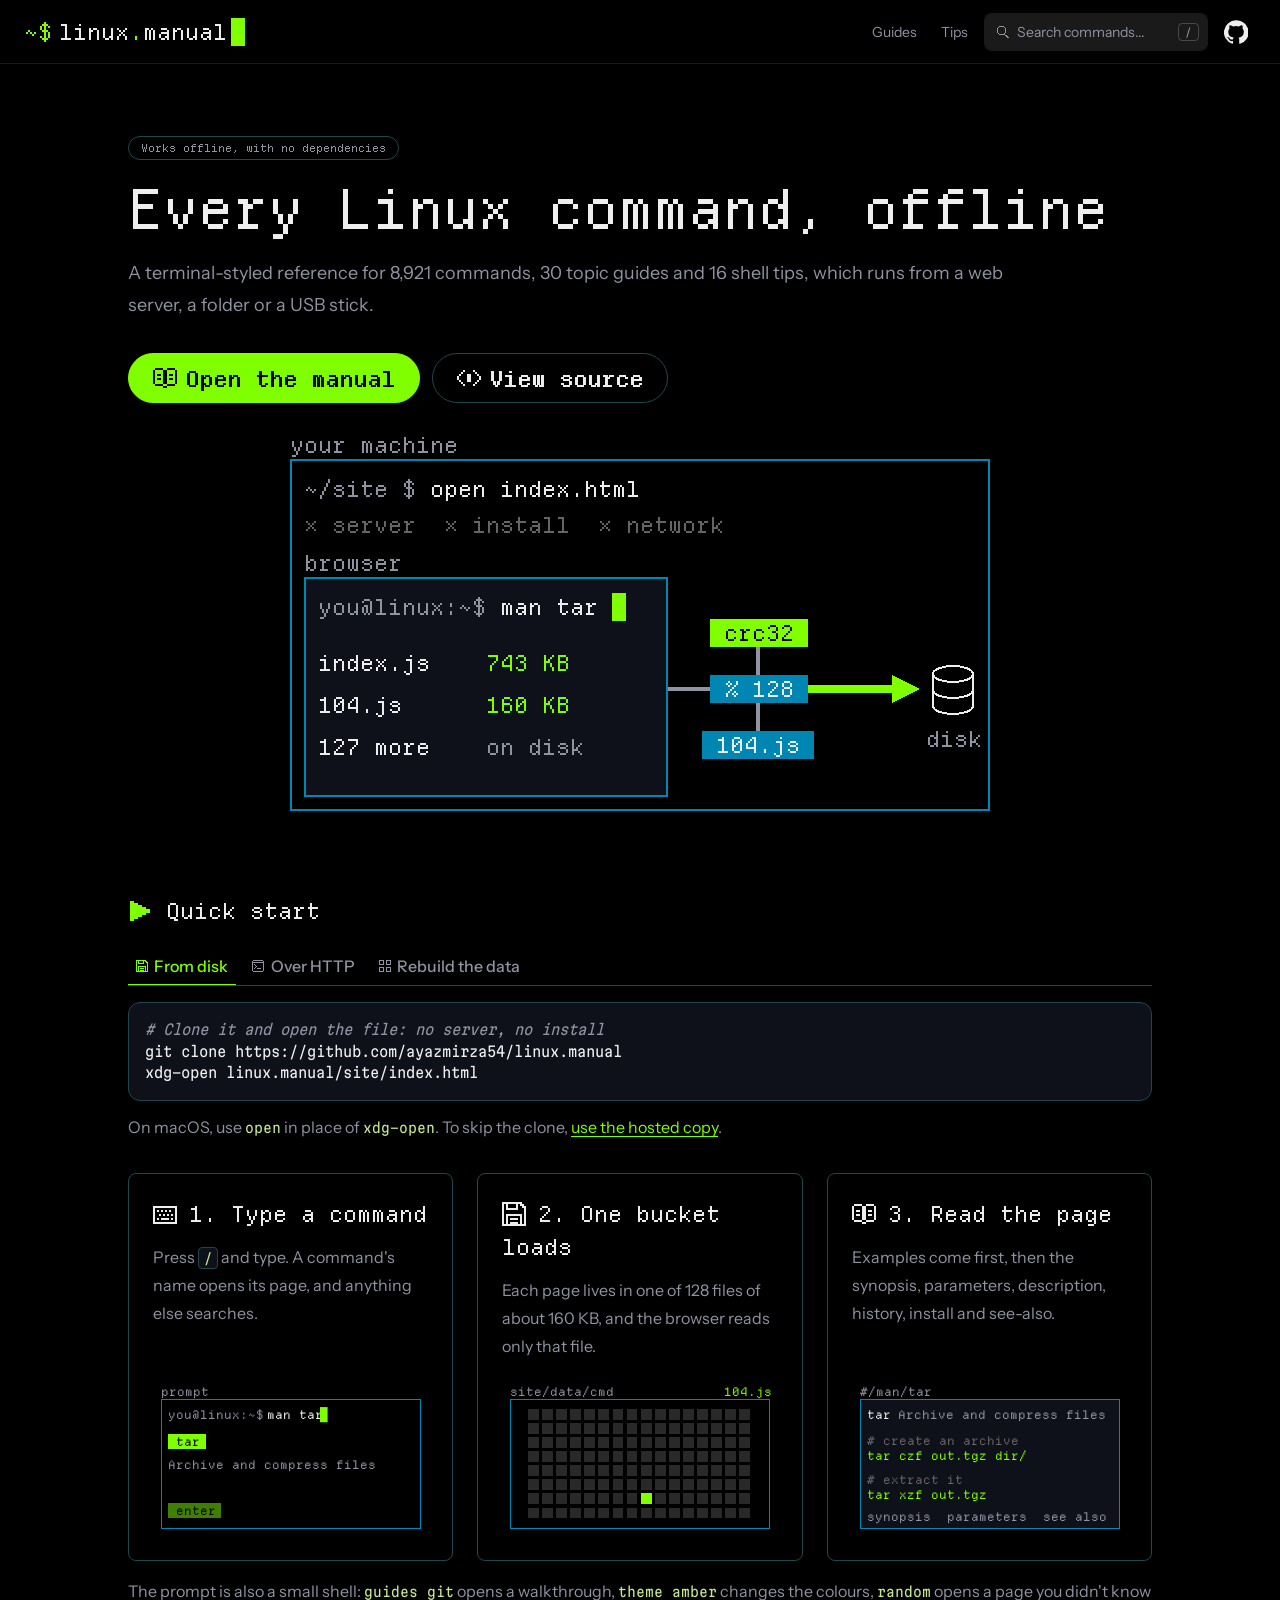
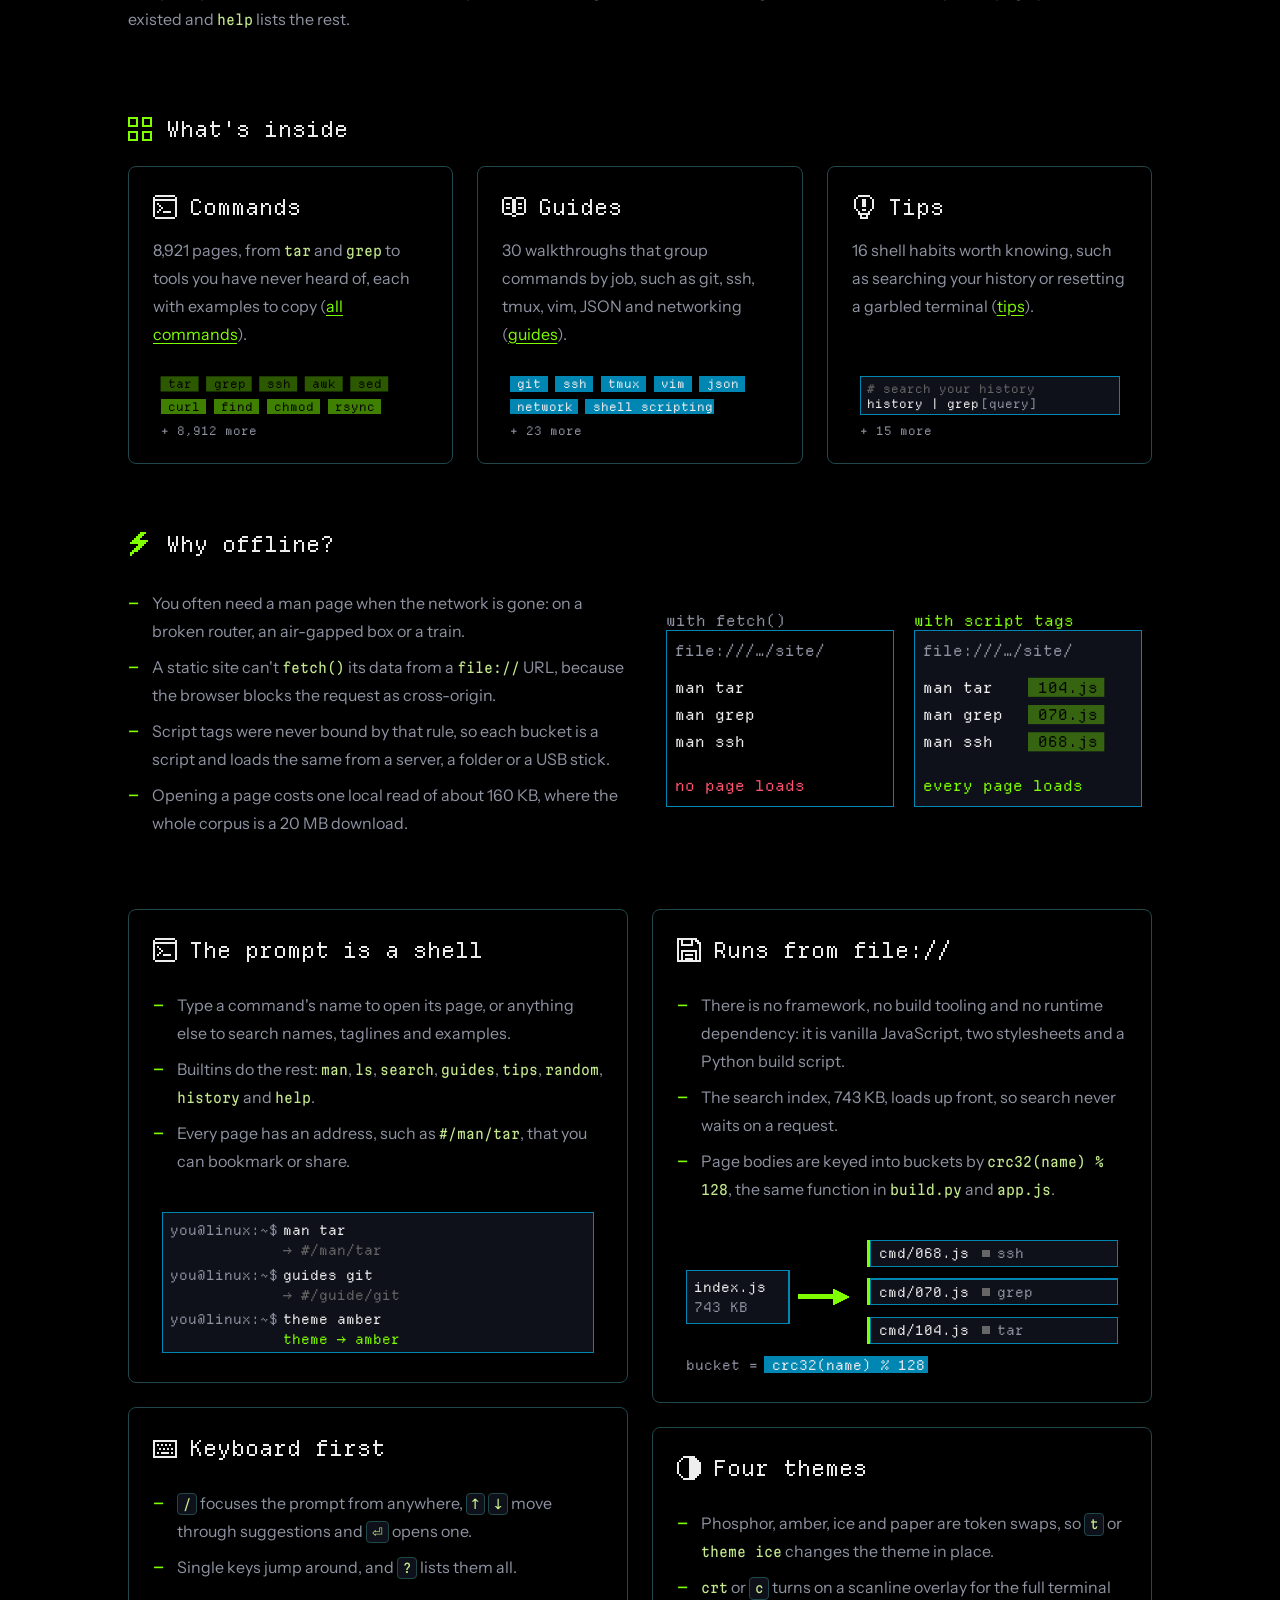
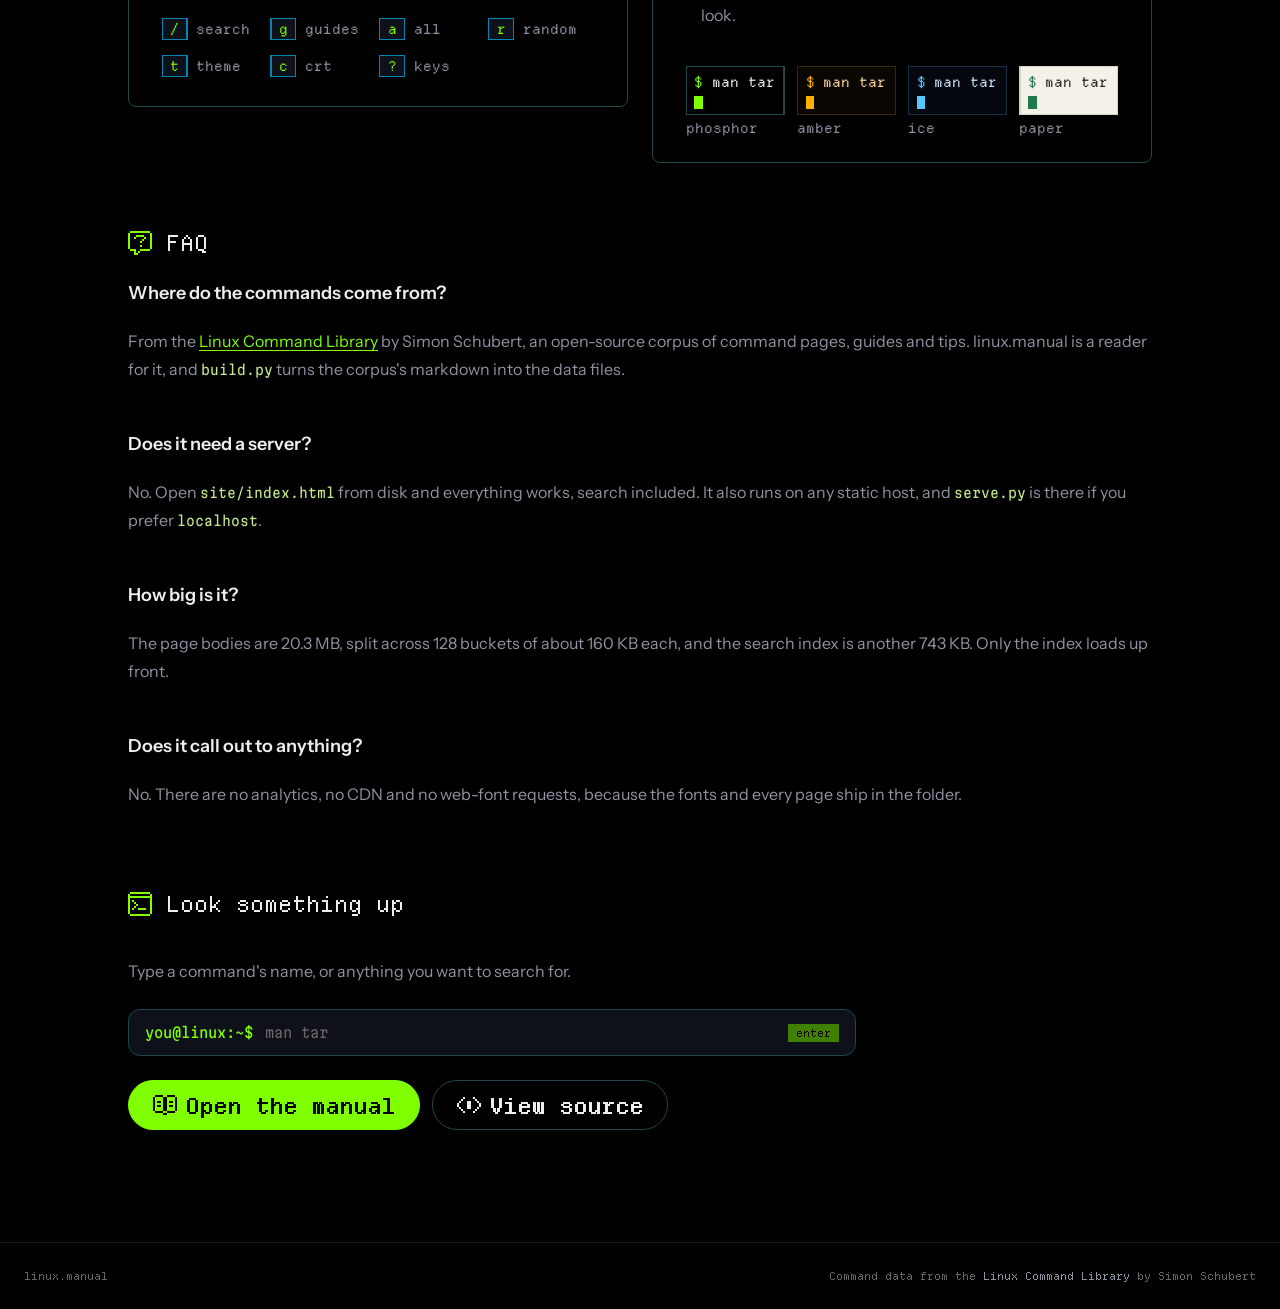
==== commit f0e89343: "Restyle the reference app to match the landing page - style.css: same tokens, fonts and components a" ====
--- a/site/index.html
+++ b/site/index.html
@@ -177,9 +177,9 @@
         <h2><svg class="icon" aria-hidden="true" focusable="false" viewBox="0 0 12 12"><path d="M3 0h6v1h-6zM2 1h1v1h-1zM6 1h4v1h-4zM1 2h1v1h-1zM6 2h5v1h-5zM0 3h1v1h-1zM6 3h6v1h-6zM0 4h1v1h-1zM6 4h6v1h-6zM0 5h1v1h-1zM6 5h6v1h-6zM0 6h1v1h-1zM6 6h6v1h-6zM0 7h1v1h-1zM6 7h6v1h-6zM0 8h1v1h-1zM6 8h6v1h-6zM1 9h1v1h-1zM6 9h5v1h-5zM2 10h1v1h-1zM6 10h4v1h-4zM3 11h6v1h-6z"/></svg>Four themes</h2>
         <ul class="dash">
           <li>Phosphor, amber, ice and paper are token swaps, so <kbd class="key">t</kbd> or <code>theme ice</code> changes the theme in place.</li>
-          <li><code>crt</code> toggles a scanline overlay for the full terminal look.</li>
-        </ul>
-        <figure class="art"><svg viewBox="0 0 364 62" role="img" aria-labelledby="art-11"><title id="art-11">Four small terminals in the four themes: phosphor green, amber, ice blue and paper, which is light.</title><rect x="7" y="4" width="80" height="40" style="fill:#17301c"/><rect x="8" y="5" width="78" height="38" style="fill:#050806"/><text class="x" x="14" y="21" style="fill:#3ef08a">$</text><text class="x" x="28" y="21" style="fill:#b8f5cd">man tar</text><rect x="14" y="28" width="7" height="11" style="fill:#3ef08a"/><text class="m" x="7" y="58">phosphor</text><rect x="97" y="4" width="80" height="40" style="fill:#3a2708"/><rect x="98" y="5" width="78" height="38" style="fill:#0a0703"/><text class="x" x="104" y="21" style="fill:#ffb000">$</text><text class="x" x="118" y="21" style="fill:#ffd79a">man tar</text><rect x="104" y="28" width="7" height="11" style="fill:#ffb000"/><text class="m" x="97" y="58">amber</text><rect x="187" y="4" width="80" height="40" style="fill:#143046"/><rect x="188" y="5" width="78" height="38" style="fill:#04070d"/><text class="x" x="194" y="21" style="fill:#58c7ff">$</text><text class="x" x="208" y="21" style="fill:#cfe8ff">man tar</text><rect x="194" y="28" width="7" height="11" style="fill:#58c7ff"/><text class="m" x="187" y="58">ice</text><rect x="277" y="4" width="80" height="40" style="fill:#d8d2c0"/><rect x="278" y="5" width="78" height="38" style="fill:#f4f1e8"/><text class="x" x="284" y="21" style="fill:#1f7a4d">$</text><text class="x" x="298" y="21" style="fill:#23211c">man tar</text><rect x="284" y="28" width="7" height="11" style="fill:#1f7a4d"/><text class="m" x="277" y="58">paper</text></svg></figure>
+          <li><code>crt</code> or <kbd class="key">c</kbd> turns on a scanline overlay for the full terminal look.</li>
+        </ul>
+        <figure class="art"><svg viewBox="0 0 364 62" role="img" aria-labelledby="art-11"><title id="art-11">Four small terminals in the four themes: phosphor, amber, ice blue and paper, which is light.</title><rect x="7" y="4" width="80" height="40" style="fill:#20474b"/><rect x="8" y="5" width="78" height="38" style="fill:#000000"/><text class="x" x="14" y="21" style="fill:#7fff00">$</text><text class="x" x="28" y="21" style="fill:#eeeeee">man tar</text><rect x="14" y="28" width="7" height="11" style="fill:#7fff00"/><text class="m" x="7" y="58">phosphor</text><rect x="97" y="4" width="80" height="40" style="fill:#3a2708"/><rect x="98" y="5" width="78" height="38" style="fill:#0a0703"/><text class="x" x="104" y="21" style="fill:#ffb000">$</text><text class="x" x="118" y="21" style="fill:#ffd79a">man tar</text><rect x="104" y="28" width="7" height="11" style="fill:#ffb000"/><text class="m" x="97" y="58">amber</text><rect x="187" y="4" width="80" height="40" style="fill:#143046"/><rect x="188" y="5" width="78" height="38" style="fill:#04070d"/><text class="x" x="194" y="21" style="fill:#58c7ff">$</text><text class="x" x="208" y="21" style="fill:#cfe8ff">man tar</text><rect x="194" y="28" width="7" height="11" style="fill:#58c7ff"/><text class="m" x="187" y="58">ice</text><rect x="277" y="4" width="80" height="40" style="fill:#d8d2c0"/><rect x="278" y="5" width="78" height="38" style="fill:#f4f1e8"/><text class="x" x="284" y="21" style="fill:#1f7a4d">$</text><text class="x" x="298" y="21" style="fill:#23211c">man tar</text><rect x="284" y="28" width="7" height="11" style="fill:#1f7a4d"/><text class="m" x="277" y="58">paper</text></svg></figure>
       </section>
     </div>
   </div>
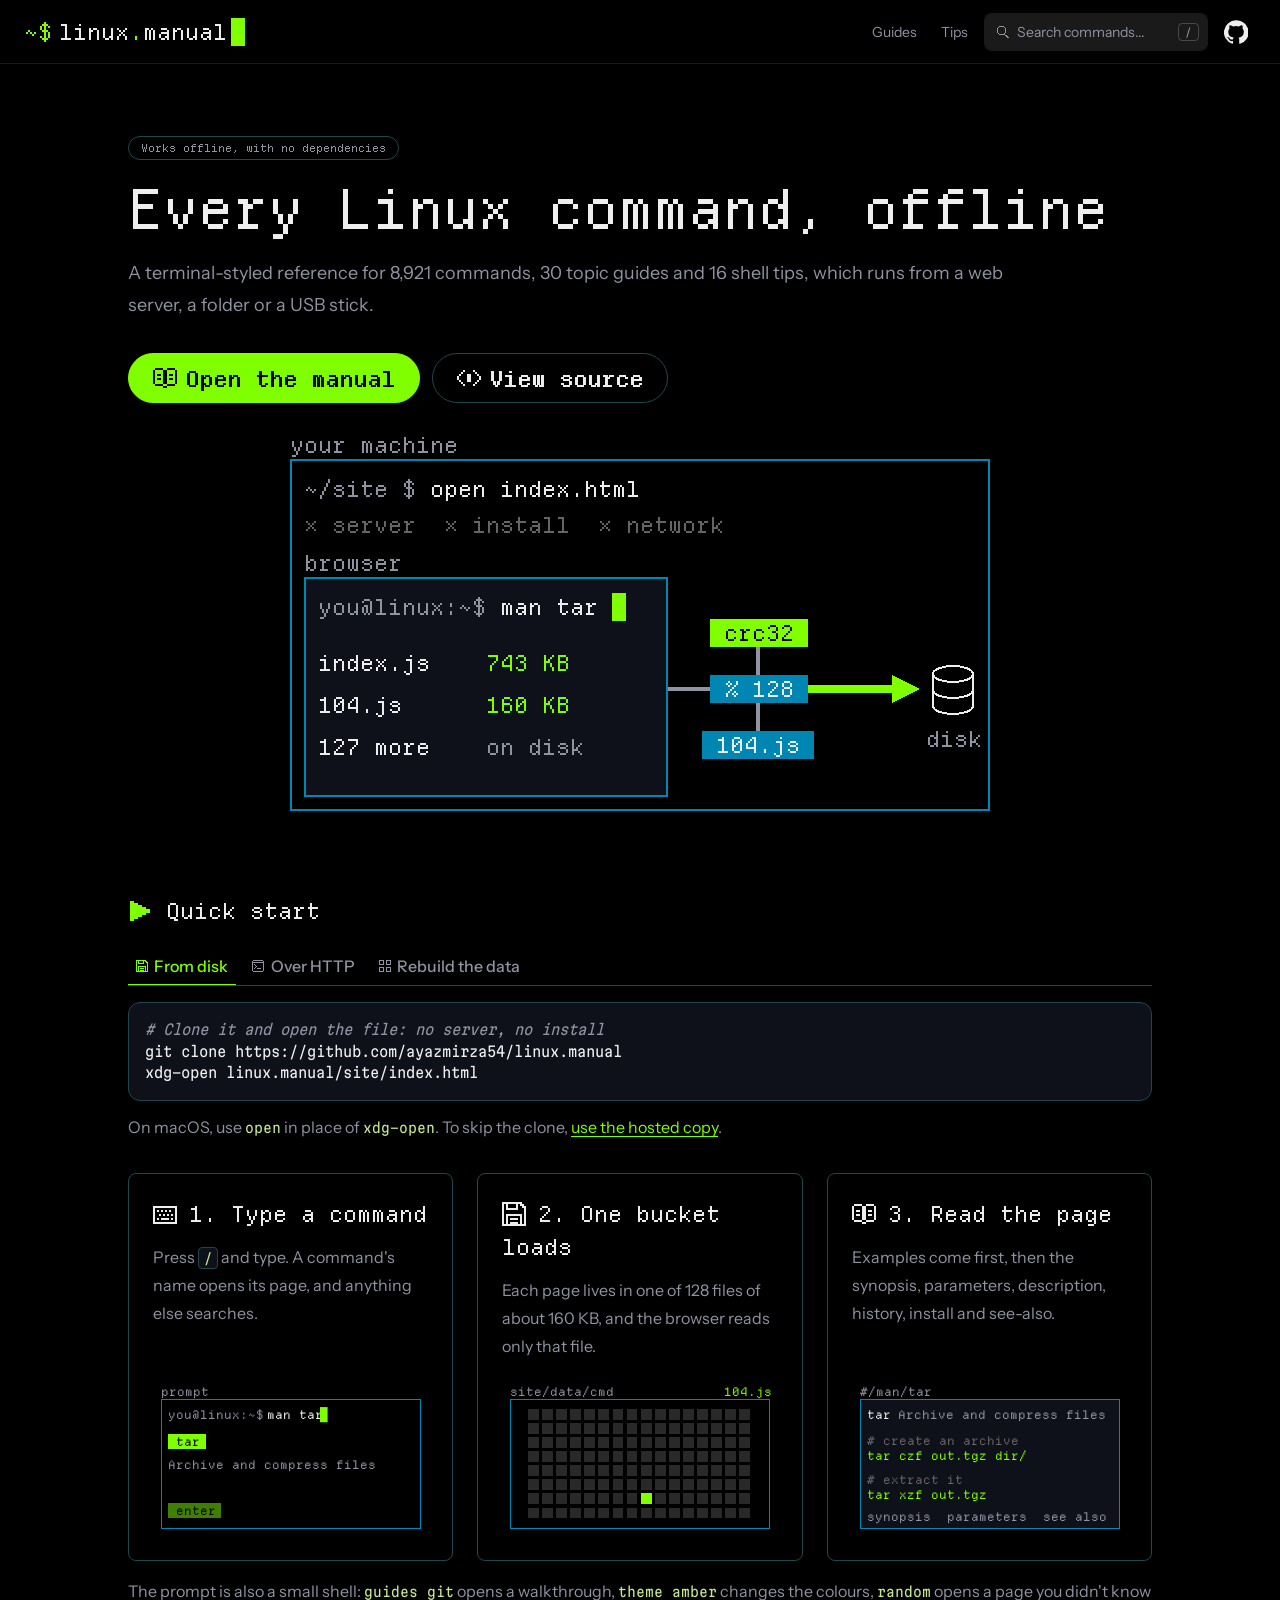
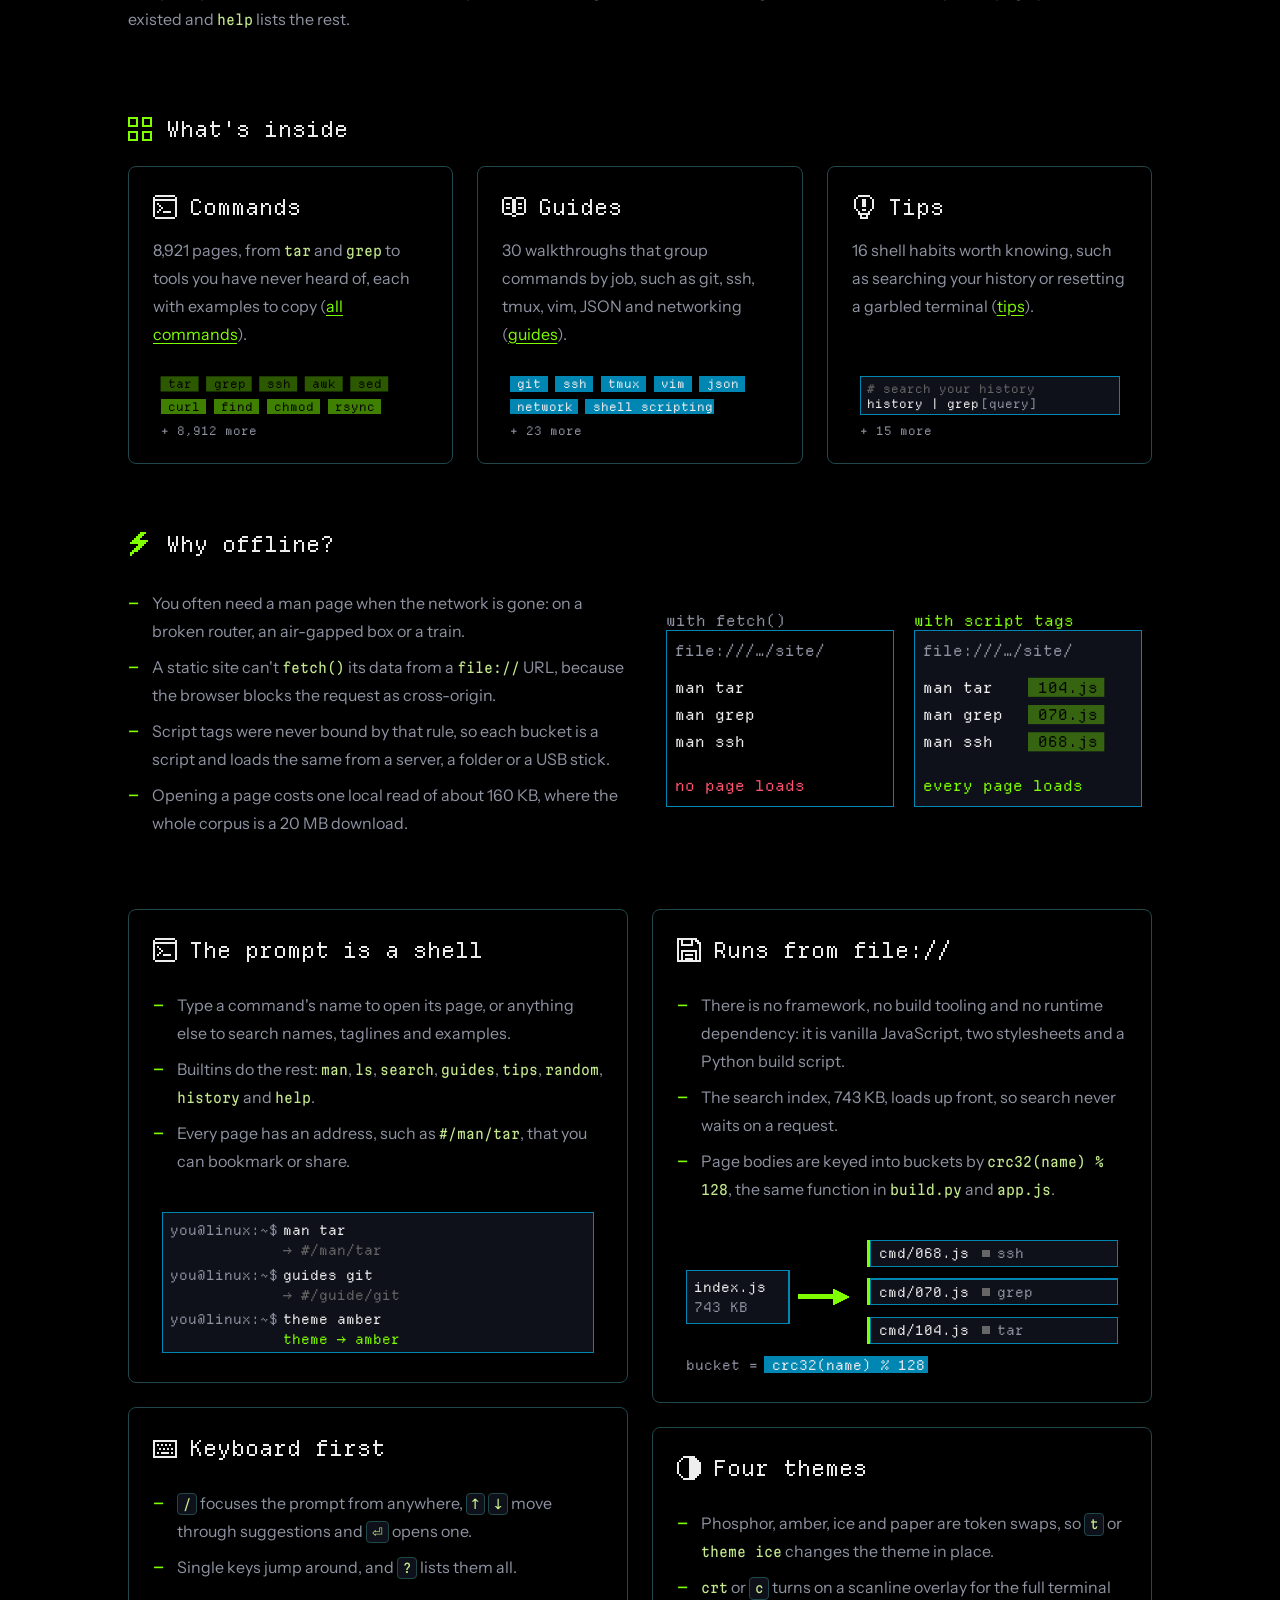
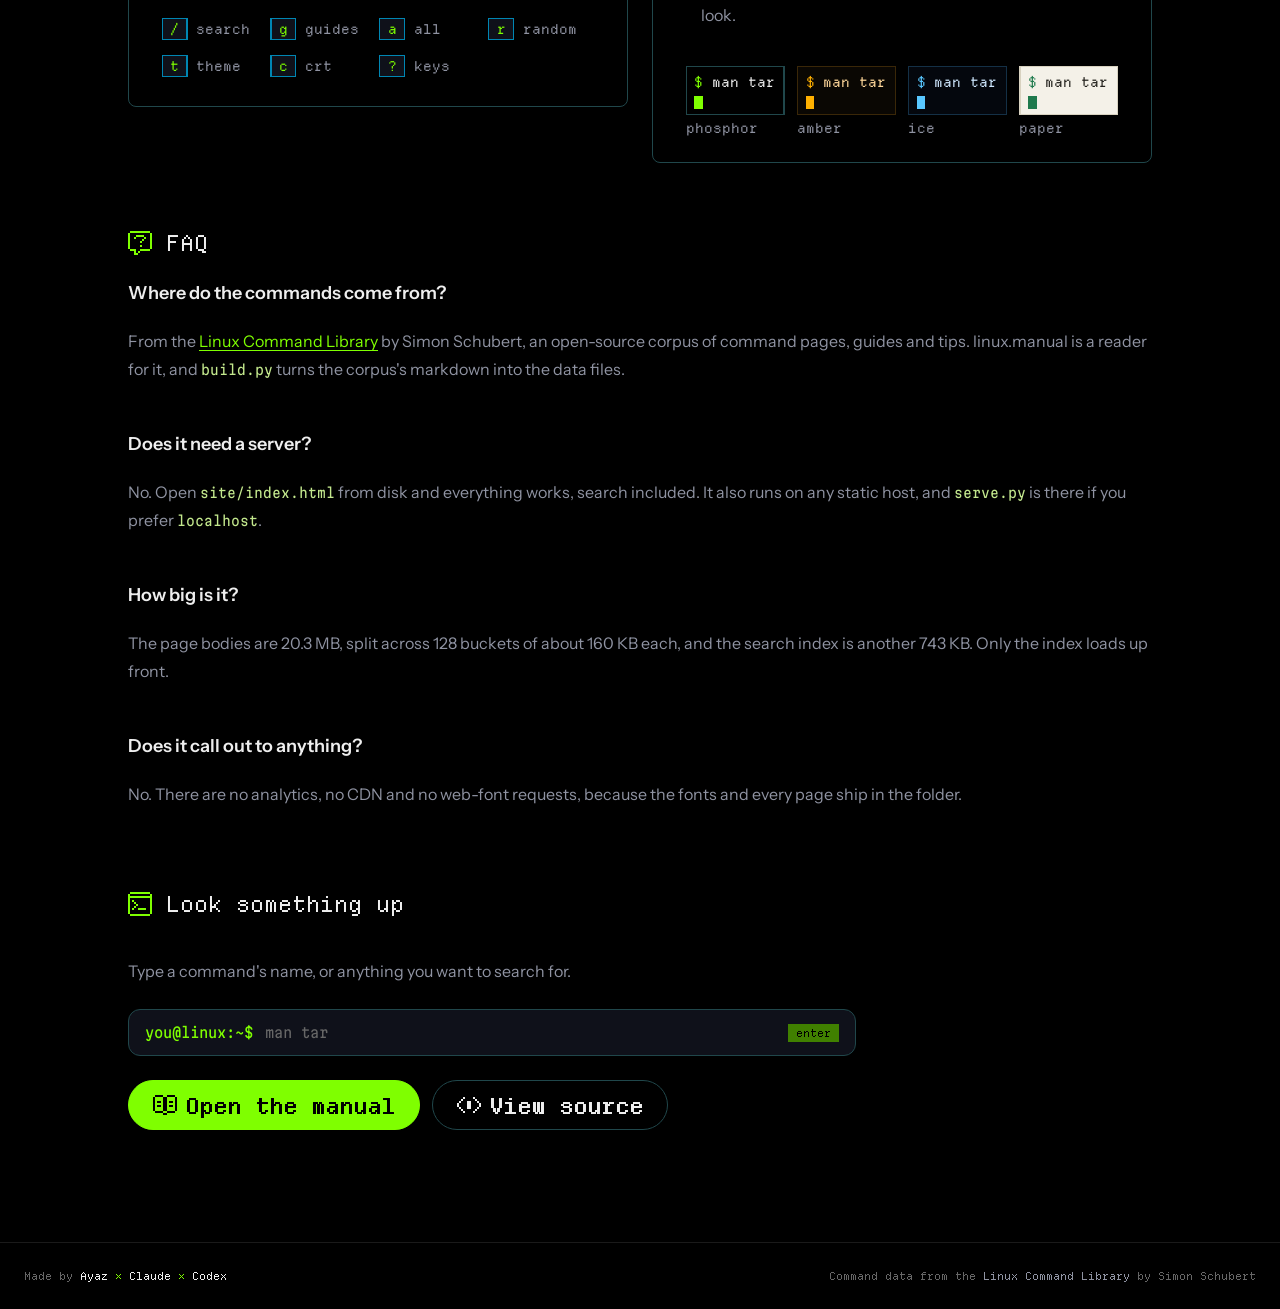
==== commit a0811e6e: "Credit the makers in the landing page footer Co-Authored-By: Claude Fable 5.2 <noreply@anthropic.com" ====
--- a/site/index.html
+++ b/site/index.html
@@ -210,7 +210,7 @@
 
 <footer class="footer">
   <div class="footer-inner">
-    <span>linux.manual</span>
+    <span>Made by <b>Ayaz</b> <i>×</i> <b>Claude</b> <i>×</i> <b>Codex</b></span>
     <span>Command data from the <a href="https://github.com/SimonSchubert/LinuxCommandLibrary" target="_blank" rel="noreferrer">Linux Command Library</a> by Simon Schubert</span>
   </div>
 </footer>
--- a/site/assets/css/landing.css
+++ b/site/assets/css/landing.css
@@ -583,6 +583,8 @@
   font-synthesis: none;
   line-height: 18px;
 }
+.footer b { color: var(--text); font-weight: 400; }
+.footer i { color: var(--accent); font-style: normal; }
 .footer a { color: var(--text-secondary); }
 .footer a:hover { color: var(--accent); }
 
